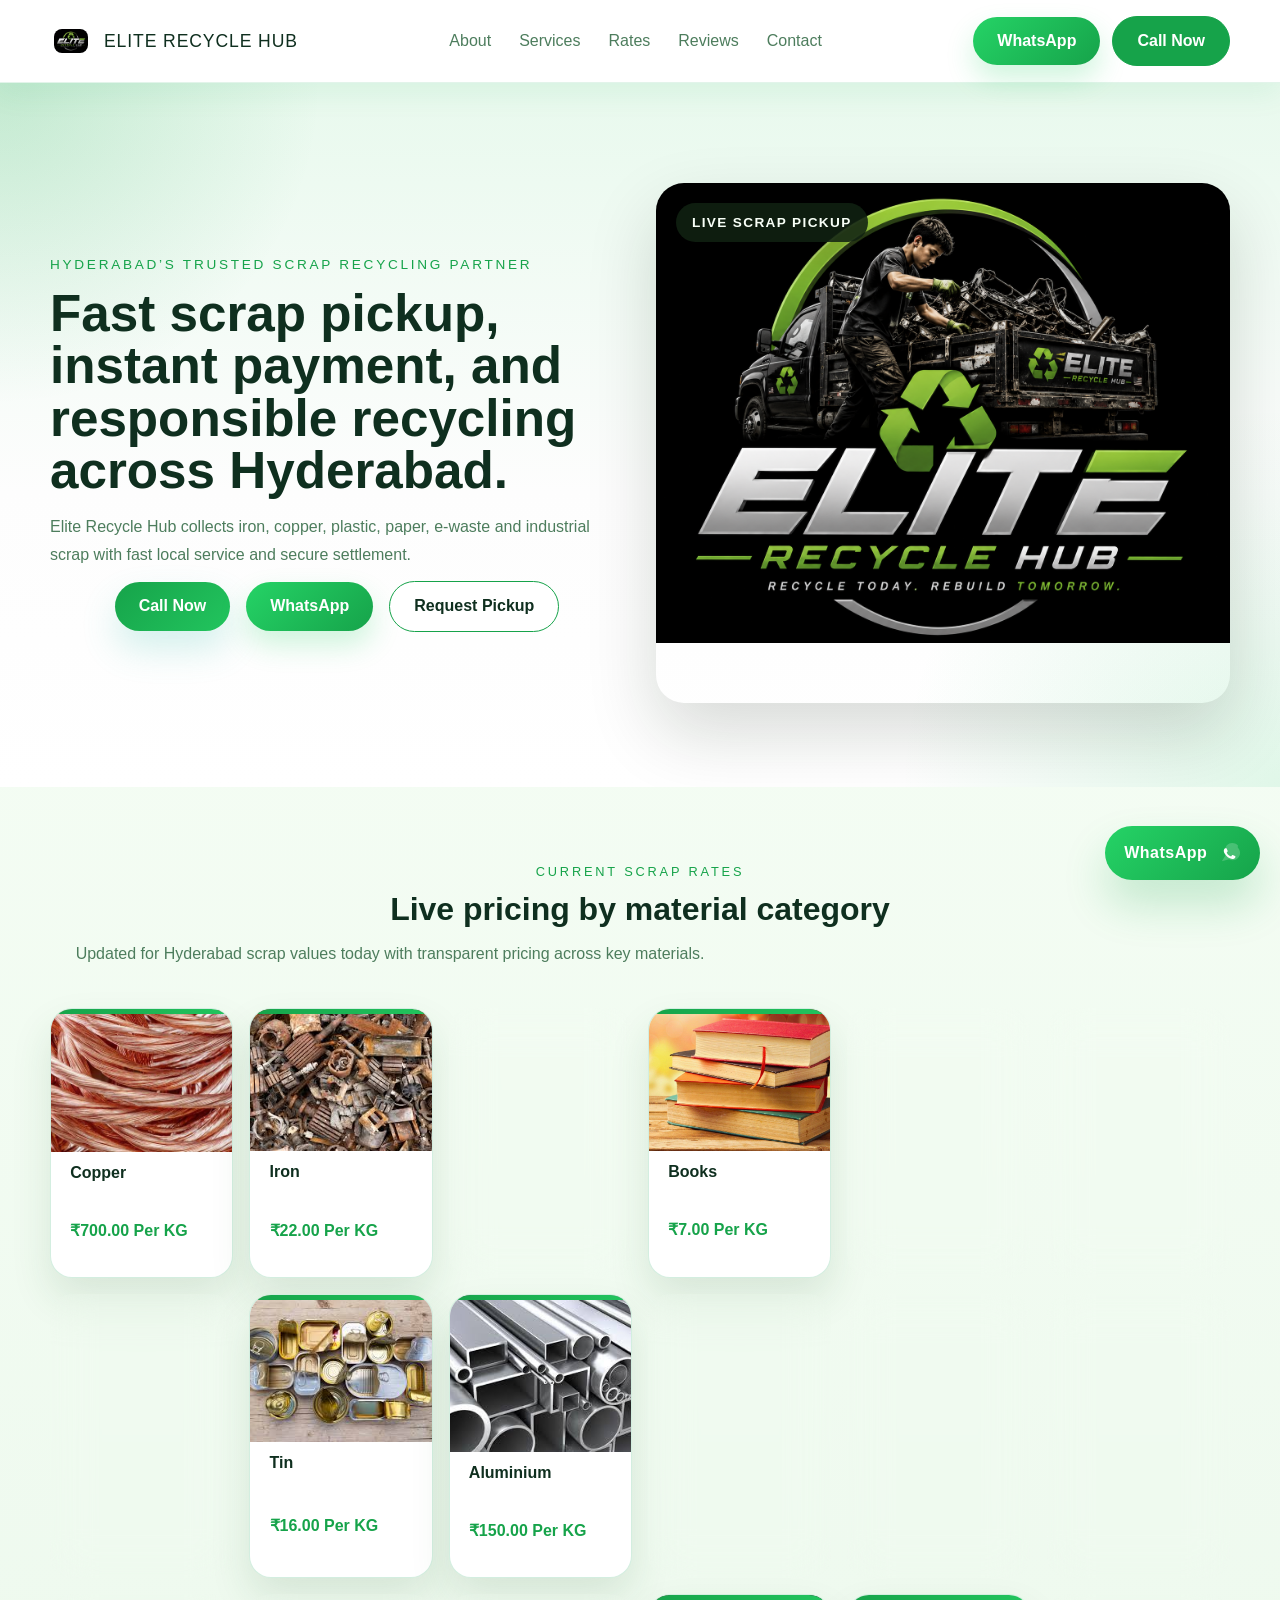
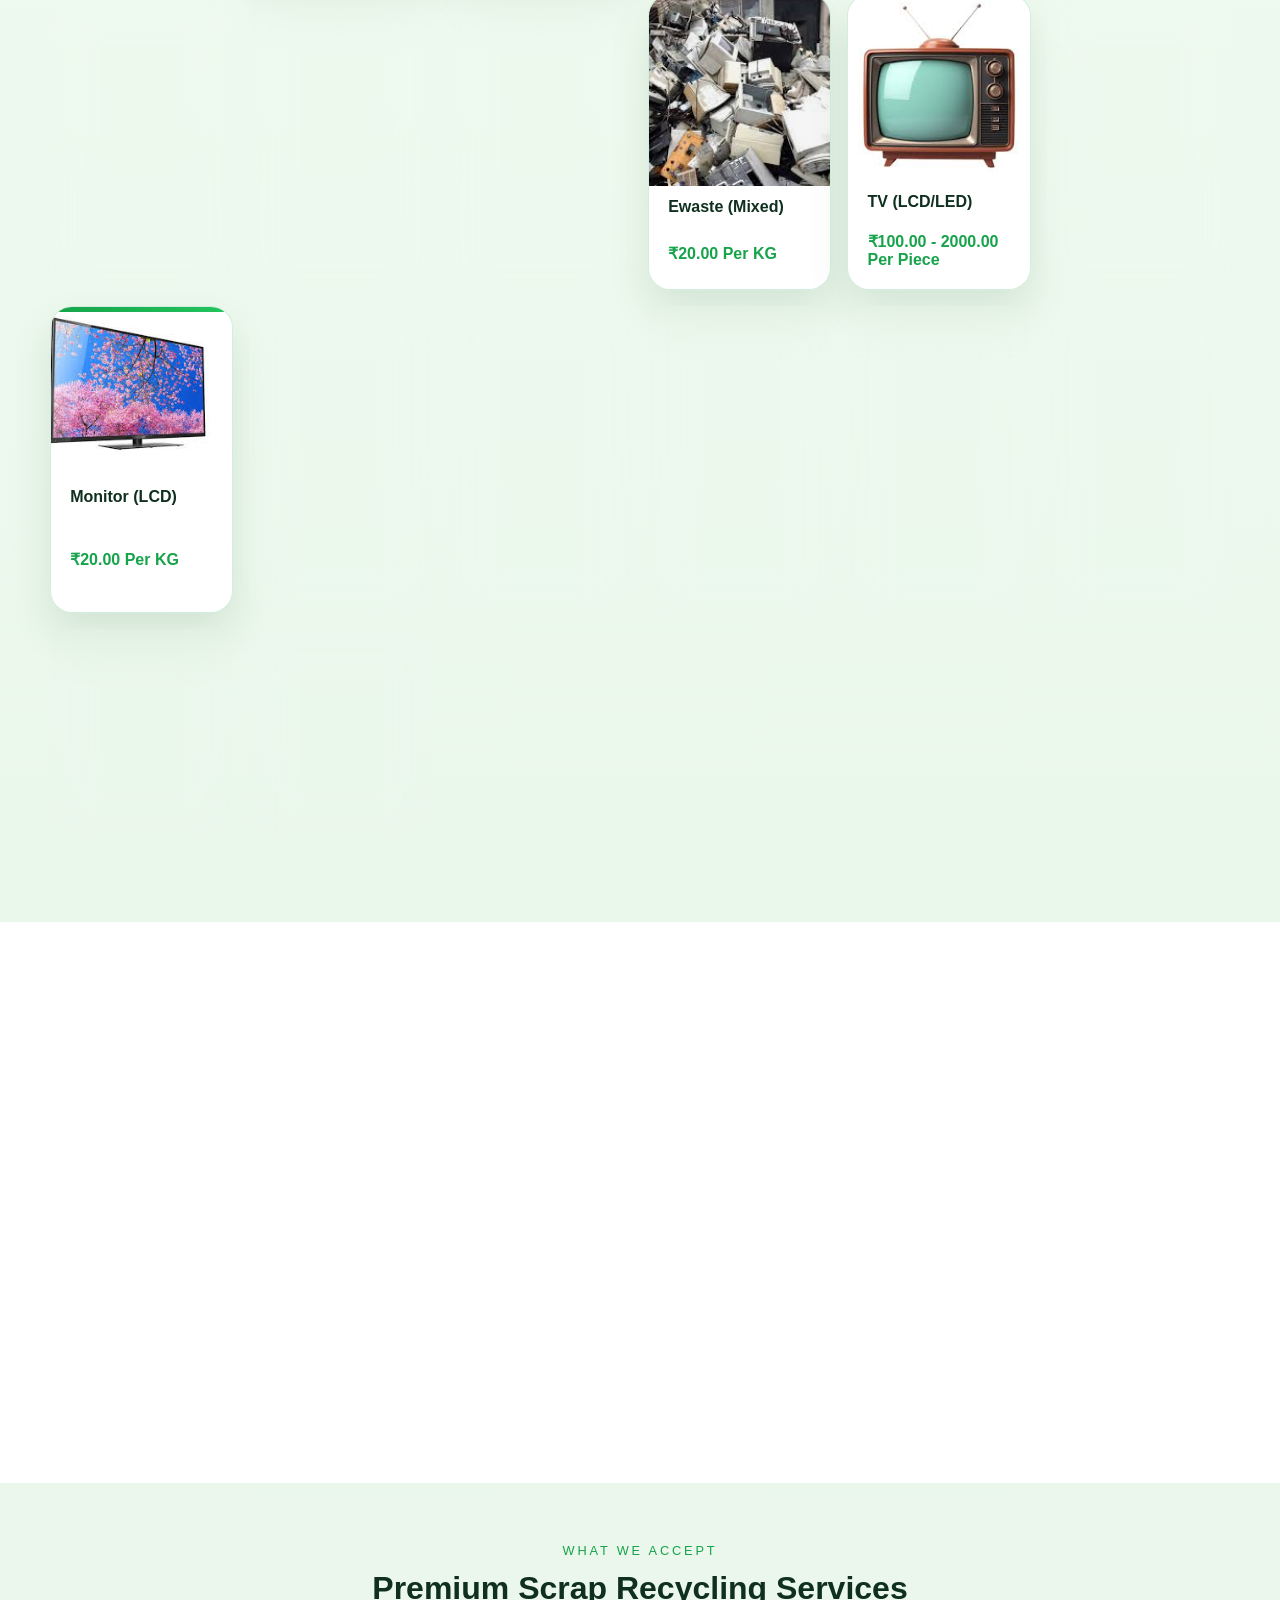
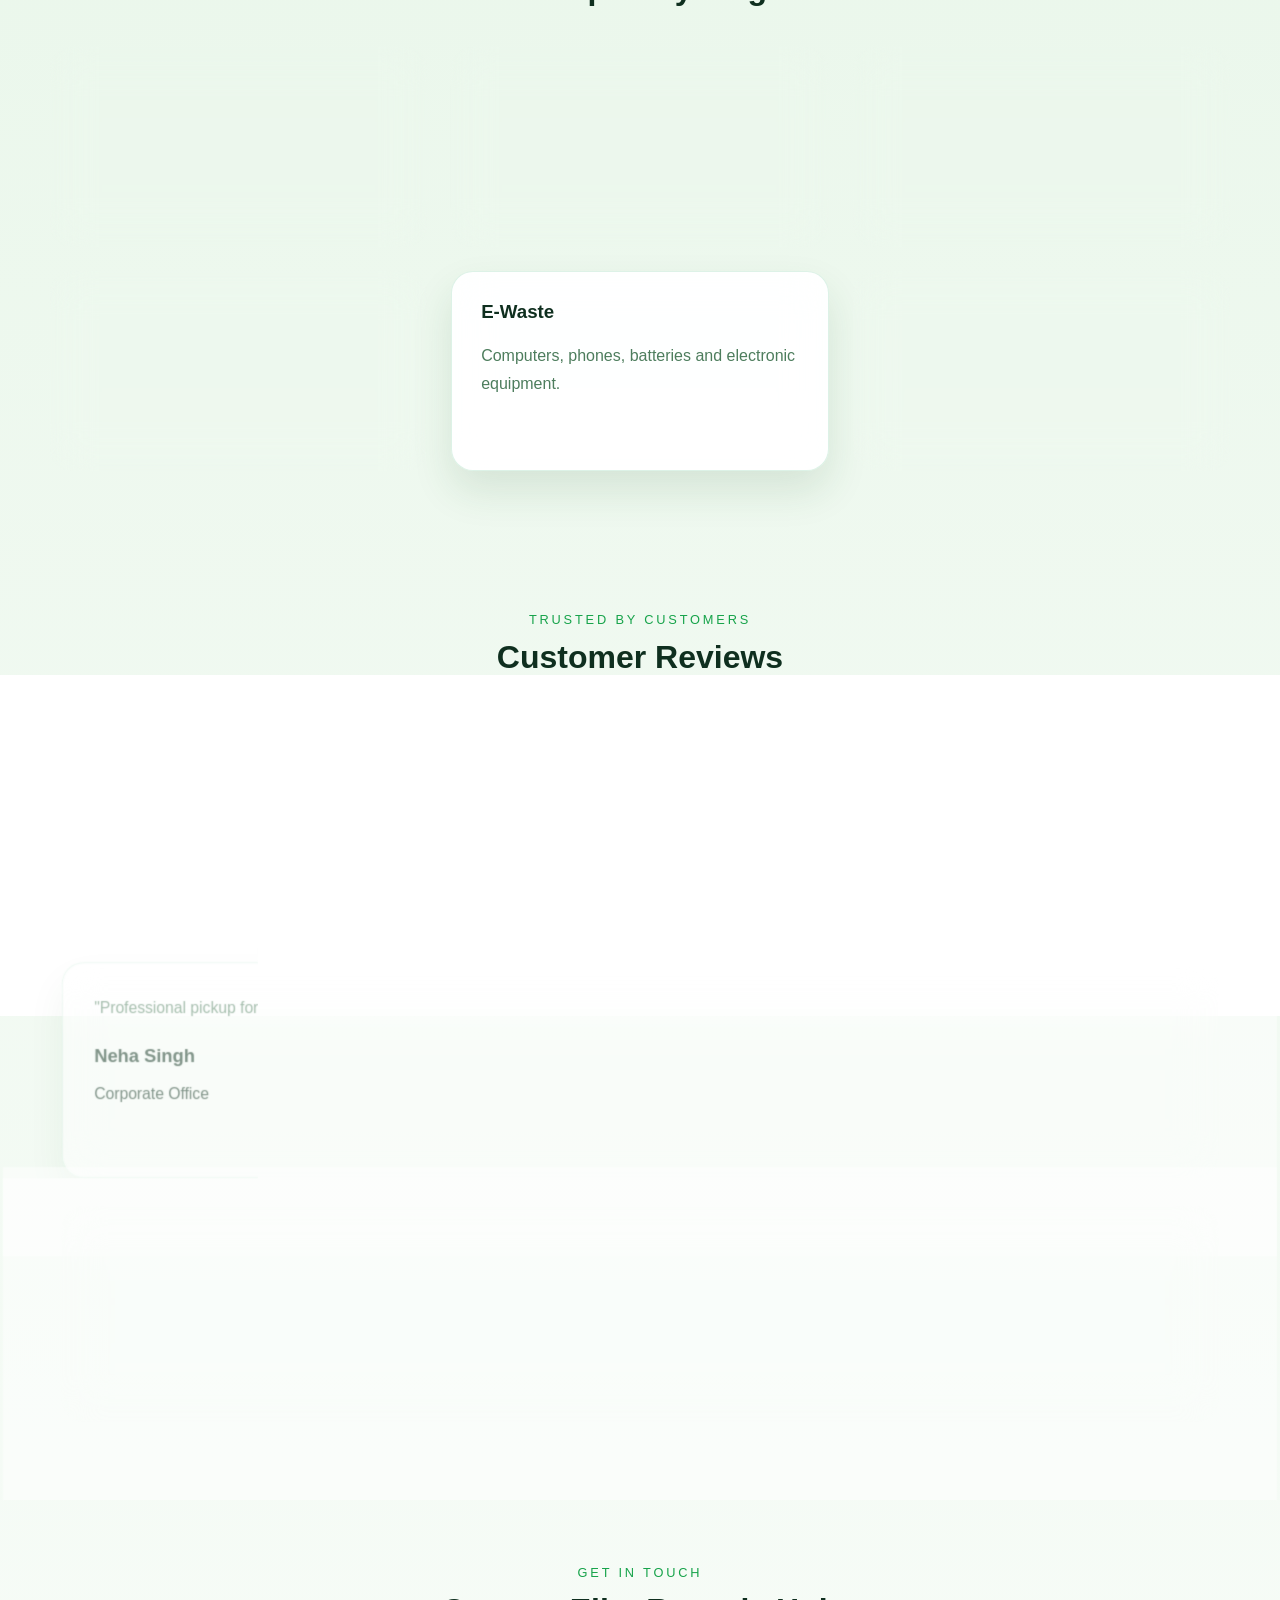
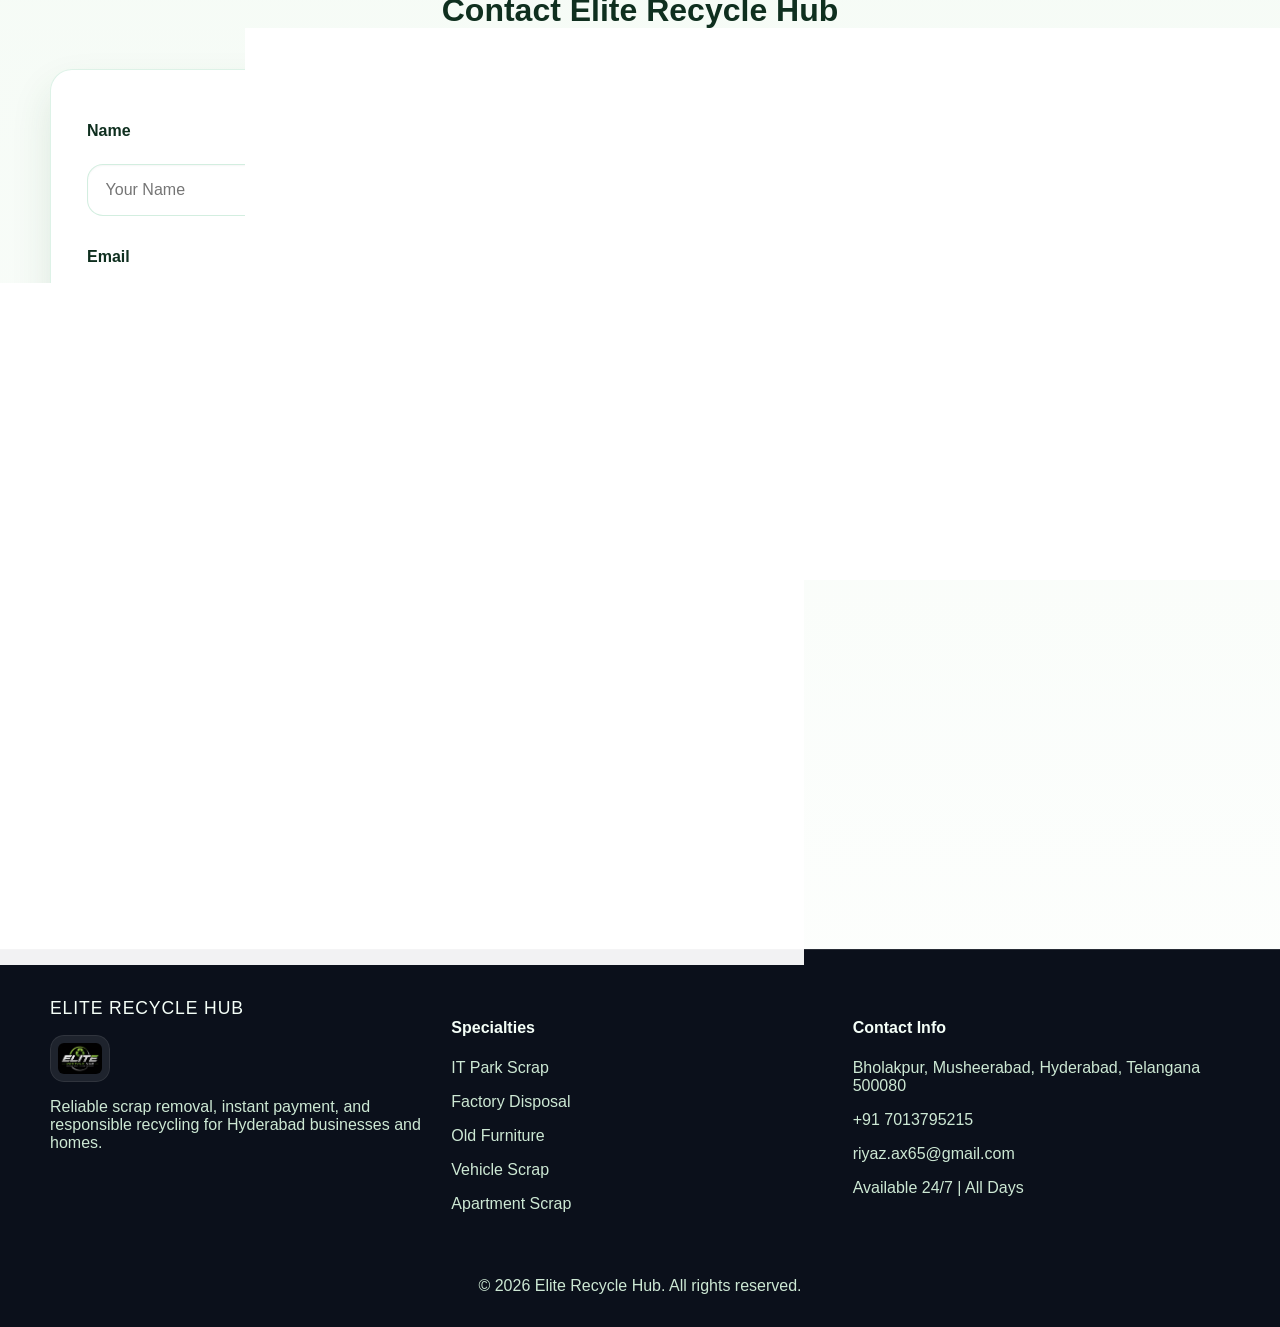
==== index.html @ d7461b28 "Add files via upload" ====
﻿<!DOCTYPE html>
<html lang="en">
<head>
  <meta charset="UTF-8">
  <meta name="viewport" content="width=device-width, initial-scale=1.0">
  <meta name="description" content="Elite Recycle Hub offers scrap pickup, recycling and instant payment in Hyderabad for homes, offices and industries.">
  <meta name="keywords" content="scrap recycling, Hyderabad scrap pickup, iron scrap, copper scrap, plastic scrap, paper scrap, e-waste">
  <title>Elite Recycle Hub | Scrap Recycling in Hyderabad</title>
  <link rel="canonical" href="https://www.eliterecyclehub.in/">
  <link rel="icon" href="logo.png" type="image/png">
  <link rel="stylesheet" href="style.css">

  <!-- Open Graph / Facebook -->
  <meta property="og:type" content="website">
  <meta property="og:url" content="https://www.eliterecyclehub.in/">
  <meta property="og:title" content="Elite Recycle Hub | Scrap Recycling in Hyderabad">
  <meta property="og:description" content="Elite Recycle Hub offers scrap pickup, recycling and instant payment in Hyderabad for homes, offices and industries.">
  <meta property="og:image" content="https://www.eliterecyclehub.in/hero-bg.png">
  <meta property="og:locale" content="en_IN">

  <!-- Twitter -->
  <meta name="twitter:card" content="summary_large_image">
  <meta name="twitter:title" content="Elite Recycle Hub | Scrap Recycling in Hyderabad">
  <meta name="twitter:description" content="Elite Recycle Hub offers scrap pickup, recycling and instant payment in Hyderabad for homes, offices and industries.">
  <meta name="twitter:image" content="https://www.eliterecyclehub.in/hero-bg.png">

  <!-- LocalBusiness Schema -->
  <script type="application/ld+json">
  {
    "@context": "https://schema.org",
    "@type": "LocalBusiness",
    "name": "Elite Recycle Hub",
    "description": "Scrap pickup, recycling and instant payment in Hyderabad for homes, offices and industries.",
    "url": "https://www.eliterecyclehub.in",
    "logo": "https://www.eliterecyclehub.in/logo.png",
    "image": "https://www.eliterecyclehub.in/hero-bg.png",
    "telephone": "+917013795215",
    "email": "riyaz.ax65@gmail.com",
    "address": {
      "@type": "PostalAddress",
      "streetAddress": "Bholakpur, Musheerabad",
      "addressLocality": "Hyderabad",
      "addressRegion": "Telangana",
      "postalCode": "500080",
      "addressCountry": "IN"
    },
    "geo": {
      "@type": "GeoCoordinates",
      "latitude": "17.4062",
      "longitude": "78.4691"
    },
    "openingHoursSpecification": {
      "@type": "OpeningHoursSpecification",
      "dayOfWeek": ["Monday","Tuesday","Wednesday","Thursday","Friday","Saturday","Sunday"],
      "opens": "00:00",
      "closes": "23:59"
    },
    "priceRange": "$$",
    "areaServed": {
      "@type": "City",
      "name": "Hyderabad"
    },
    "sameAs": []
  }
  </script>
</head>
<body>
  <div class="whatsapp-float">
    <a href="https://wa.me/917013795215" target="_blank" rel="nofollow" aria-label="Chat on WhatsApp">
      <span>WhatsApp</span>
      <svg viewBox="0 0 24 24" aria-hidden="true"><path d="M17.472 14.382c-.297-.149-1.758-.867-2.03-.967-.273-.099-.472-.148-.672.149-.198.297-.768.967-.94 1.165-.173.198-.347.223-.644.074-.297-.149-1.255-.462-2.39-1.475-.883-.788-1.48-1.761-1.653-2.059-.173-.297-.018-.458.13-.606.134-.133.297-.347.446-.52.149-.173.198-.297.298-.495.099-.198.05-.372-.025-.52-.075-.148-.672-1.619-.921-2.219-.242-.583-.487-.504-.672-.513l-.573-.01c-.198 0-.52.074-.793.372s-1.04 1.016-1.04 2.479 1.065 2.876 1.213 3.074c.149.198 2.096 3.2 5.077 4.487.709.306 1.26.489 1.691.626.71.227 1.355.195 1.87.118.571-.085 1.758-.719 2.006-1.413.248-.694.248-1.289.173-1.414-.074-.124-.273-.198-.57-.347z"></path><path d="M20.52 3.478C18.905 1.861 16.854 1 14.719 1 10.592 1 7.235 4.356 7.235 8.481c0 1.5.401 2.96 1.163 4.244L4 20l7.416-2.08c1.214.66 2.582 1.006 3.924 1.006 4.126 0 7.483-3.357 7.483-7.483 0-2.139-.861-4.191-2.303-5.465z" opacity=".2"></path></svg>
    </a>
  </div>

  <header class="site-header" id="top">
    <div class="container header-inner">
      <a href="#top" class="brand">
        <img src="logo.png" alt="Elite Recycle Hub logo" class="brand-logo">
        <span>Elite Recycle Hub</span>
      </a>
      <nav class="nav" id="navMenu">
        <a href="#about">About</a>
        <a href="#services">Services</a>
        <a href="#rates">Rates</a>
        <a href="#reviews">Reviews</a>
        <a href="#contact">Contact</a>
      </nav>
      <div class="header-actions">
        <a href="https://wa.me/917013795215" target="_blank" rel="nofollow" class="btn btn-whatsapp">WhatsApp</a>
        <a href="tel:+917013795215" class="btn btn-secondary">Call Now</a>
        <button class="nav-toggle" id="navToggle" aria-label="Open navigation">
          <span></span><span></span><span></span>
        </button>
      </div>
    </div>
  </header>

  <main>
    <section class="hero">
      <div class="hero-overlay"></div>
      <div class="container hero-inner">
        <div class="hero-copy">
          <span class="eyebrow">Hyderabad’s Trusted Scrap Recycling Partner</span>
          <h1>Fast scrap pickup, instant payment, and responsible recycling across Hyderabad.</h1>
          <p>Elite Recycle Hub collects iron, copper, plastic, paper, e-waste and industrial scrap with fast local service and secure settlement.</p>
          <div class="hero-buttons">
            <a href="tel:+917013795215" class="btn btn-primary">Call Now</a>
            <a href="https://wa.me/917013795215" target="_blank" rel="nofollow" class="btn btn-whatsapp">WhatsApp</a>
            <a href="tel:+917013795215" class="btn btn-outline">Request Pickup</a>
          </div>
        </div>
        <div class="hero-visual">
          <img src="hero-bg.png" alt="Elite Recycle Hub truck and recycling crew" loading="eager">
          <div class="hero-badge">Live Scrap Pickup</div>
        </div>
      </div>
    </section>

    <section class="rates-section" id="rates">
      <div class="container section-header">
        <p class="section-label">Current Scrap Rates</p>
        <h2>Live pricing by material category</h2>
        <p class="section-meta">Updated for Hyderabad scrap values today with transparent pricing across key materials.</p>
      </div>
      <div class="rates-grid container">
        <article class="rate-card glass-card">
          <div class="rate-image"><img src="copper 1.jpg" alt="Copper scrap" loading="lazy"></div>
          <h3>Copper</h3>
          <span>₹700.00 Per KG</span>
        </article>
        <article class="rate-card glass-card">
          <div class="rate-image"><img src="iron.jpg" alt="Iron scrap" loading="lazy"></div>
          <h3>Iron</h3>
          <span>₹22.00 Per KG</span>
        </article>
        <article class="rate-card glass-card">
          <div class="rate-image"><img src="brass.jpg" alt="Brass scrap" loading="lazy"></div>
          <h3>Brass</h3>
          <span>₹450.00 Per KG</span>
        </article>
        <article class="rate-card glass-card">
          <div class="rate-image"><img src="books.jpg" alt="Books scrap" loading="lazy"></div>
          <h3>Books</h3>
          <span>₹7.00 Per KG</span>
        </article>
        <article class="rate-card glass-card">
          <div class="rate-image"><img src="plastic%20soft.jpg" alt="Soft plastic scrap" loading="lazy"></div>
          <h3>Plastic (Soft)</h3>
          <span>₹7.00 Per KG</span>
        </article>
        <article class="rate-card glass-card">
          <div class="rate-image"><img src="hard plastic 1.jpeg" alt="Hard plastic scrap" loading="lazy"></div>
          <h3>Plastic (Hard)</h3>
          <span>₹2.00 Per KG</span>
        </article>
        <article class="rate-card glass-card">
          <div class="rate-image"><img src="cardboard.jpg" alt="Cardboard scrap" loading="lazy"></div>
          <h3>Cardboard</h3>
          <span>₹4.00 Per KG</span>
        </article>
        <article class="rate-card glass-card">
          <div class="rate-image"><img src="tin.jpg" alt="Tin scrap" loading="lazy"></div>
          <h3>Tin</h3>
          <span>₹16.00 Per KG</span>
        </article>
        <article class="rate-card glass-card">
          <div class="rate-image"><img src="aluminium.jpg" alt="Aluminium scrap" loading="lazy"></div>
          <h3>Aluminium</h3>
          <span>₹150.00 Per KG</span>
        </article>
        <article class="rate-card glass-card">
          <div class="rate-image"><img src="stainless%20steel.jpg" alt="Stainless steel scrap" loading="lazy"></div>
          <h3>Stainless Steel</h3>
          <span>₹45.00 Per KG</span>
        </article>
        <article class="rate-card glass-card">
          <div class="rate-image"><img src="split%20ac%20unit.jpg" alt="Split AC unit scrap" loading="lazy"></div>
          <h3>Split AC Unit</h3>
          <span>₹2500 - 4500 Per unit</span>
        </article>
        <article class="rate-card glass-card">
          <div class="rate-image"><img src="window%20ac.jpg" alt="Window AC scrap" loading="lazy"></div>
          <h3>Window AC</h3>
          <span>₹2500 - 4500 Per Piece</span>
        </article>
        <article class="rate-card glass-card">
          <div class="rate-image"><img src="portable%20ac.jpg" alt="Portable AC scrap" loading="lazy"></div>
          <h3>Portable AC</h3>
          <span>₹2500 - 4500 Per Piece</span>
        </article>
        <article class="rate-card glass-card battery-card">
          <div class="rate-image"><img src="batteries.jpg" alt="Battery scrap" loading="lazy"></div>
          <h3>Battery</h3>
          <span>₹80.00 - 130.00 Per KG</span>
        </article>
        <article class="rate-card glass-card">
          <div class="rate-image"><img src="electric wiring 1.jpeg" alt="Electrical wiring scrap" loading="lazy"></div>
          <h3>Electrical Wiring</h3>
          <span>₹100.00 - 300.00 Per KG</span>
        </article>
        <article class="rate-card glass-card ewaste-card">
          <div class="rate-image"><img src="e%20waste%202.jpg" alt="Electronic waste recycling" loading="lazy"></div>
          <h3>Ewaste (Mixed)</h3>
          <span>₹20.00 Per KG</span>
        </article>
        <article class="rate-card glass-card">
          <div class="rate-image"><img src="television.jpg" alt="TV scrap" loading="lazy"></div>
          <h3>TV (LCD/LED)</h3>
          <span>₹100.00 - 2000.00 Per Piece</span>
        </article>
        <article class="rate-card glass-card">
          <div class="rate-image"><img src="monitor%20crt.jpg" alt="Monitor CRT scrap" loading="lazy"></div>
          <h3>Monitor (CRT)</h3>
          <span>₹200.00 Per Piece</span>
        </article>
        <article class="rate-card glass-card">
          <div class="rate-image"><img src="lcd.jpg" alt="Monitor LCD scrap" loading="lazy"></div>
          <h3>Monitor (LCD)</h3>
          <span>₹20.00 Per KG</span>
        </article>
        <article class="rate-card glass-card">
          <div class="rate-image"><img src="cd.jpg" alt="CD scrap" loading="lazy"></div>
          <h3>CD</h3>
          <span>₹10.00 Per KG</span>
        </article>
        <article class="rate-card glass-card">
          <div class="rate-image"><img src="fridge.jpg" alt="Fridge scrap" loading="lazy"></div>
          <h3>Fridge</h3>
          <span>₹500.00 - 9000.00 Per Piece</span>
        </article>
        <article class="rate-card glass-card">
          <div class="rate-image"><img src="front%20load%20wm.jpg" alt="Front load washing machine scrap" loading="lazy"></div>
          <h3>Front Load (WM)</h3>
          <span>₹800.00 Per Piece</span>
        </article>
        <article class="rate-card glass-card">
          <div class="rate-image"><img src="two%20wheeler.jpg" alt="Two wheeler scrap" loading="lazy"></div>
          <h3>Two Wheeler</h3>
          <span>₹800.00 - 3500.00 Per Piece</span>
        </article>
        <article class="rate-card glass-card">
          <div class="rate-image"><img src="glas%20bottle.jpg" alt="Glass bottle scrap" loading="lazy"></div>
          <h3>Liquor / Glass Bottle</h3>
          <span>₹0.00 Per KG</span>
        </article>
        <article class="rate-card glass-card">
          <div class="rate-image"><img src="clothes.jpg" alt="Cloth donation" loading="lazy"></div>
          <h3>Cloth (Donation)</h3>
          <span>₹0.00 Per Piece</span>
        </article>
        <article class="rate-card glass-card">
          <div class="rate-image"><img src="mewspapers.jpg" alt="Newspaper scrap" loading="lazy"></div>
          <h3>Newspaper</h3>
          <span>₹10.00 Per KG</span>
        </article>
      </div>
    </section>

    <section class="overview container" id="about">
      <div class="overview-card glass-card">
        <h2>About Elite Recycle Hub</h2>
        <p>We deliver reliable scrap collection, instant payment and eco-friendly processing for homes, offices and industrial clients in Hyderabad.</p>
        <div class="overview-grid">
          <div>
            <h3>Fast Pickup</h3>
            <p>Same-day collection for residential, commercial and warehouse scrap.</p>
          </div>
          <div>
            <h3>Instant Payment</h3>
            <p>Cash or digital settlement released immediately after pickup.</p>
          </div>
          <div>
            <h3>Responsible Recycling</h3>
            <p>Waste is handled safely and delivered to certified recycling facilities.</p>
          </div>
          <div>
            <h3>Meet Our Owner</h3>
            <p>Mohd Riyaz, with over 10 years of experience in the scrap recycling industry, leads Elite Recycle Hub with a commitment to sustainable practices and customer satisfaction.</p>
          </div>
        </div>
      </div>
    </section>

    <section class="services-section container" id="services">
      <div class="section-header">
        <p class="section-label">What We Accept</p>
        <h2>Premium Scrap Recycling Services</h2>
      </div>
      <div class="cards-grid">
        <article class="service-card glass-card"><h3>Iron Scrap</h3><p>Heavy steel, iron parts and construction waste.</p></article>
        <article class="service-card glass-card"><h3>Copper Scrap</h3><p>Wiring, pipes, electronics and small copper components.</p></article>
        <article class="service-card glass-card"><h3>Plastic Scrap</h3><p>Soft and hard plastics from offices, homes and factories.</p></article>
        <article class="service-card glass-card"><h3>Paper Scrap</h3><p>Newspapers, cartons, cardboard and office paper.</p></article>
        <article class="service-card glass-card"><h3>E-Waste</h3><p>Computers, phones, batteries and electronic equipment.</p></article>
        <article class="service-card glass-card"><h3>Industrial Scrap</h3><p>Bulk metal, machinery and factory waste pickup.</p></article>
      </div>
    </section>


    <section class="reviews container" id="reviews">
      <div class="section-header">
        <p class="section-label">Trusted by Customers</p>
        <h2>Customer Reviews</h2>
      </div>
      <div class="review-slider" id="reviewSlider">
        <article class="review-card glass-card active"><p>"Elite Recycle Hub picked up our factory scrap quickly and paid instantly. Great local service."</p><h3>Ravi Kumar</h3><span>Industrial Client</span></article>
        <article class="review-card glass-card"><p>"Professional pickup for our office cleanout and immediate payment. Highly recommended."</p><h3>Neha Singh</h3><span>Corporate Office</span></article>
        <article class="review-card glass-card"><p>"Fast pickup, excellent rates, and friendly support for household scrap."</p><h3>Akash Patel</h3><span>Home Client</span></article>
      </div>
    </section>

    <section class="contact-section container" id="contact">
      <div class="section-header">
        <p class="section-label">Get in Touch</p>
        <h2>Contact Elite Recycle Hub</h2>
      </div>
      <div class="contact-grid">
        <form class="contact-form glass-card" id="contactForm">
          <label for="name">Name</label>
          <input type="text" id="name" name="name" placeholder="Your Name" required>
          <label for="email">Email</label>
          <input type="email" id="email" name="email" placeholder="you@example.com" required>
          <label for="phone">Phone</label>
          <input type="tel" id="phone" name="phone" placeholder="+91 70137 95215" required>
          <label for="message">Message</label>
          <textarea id="message" name="message" rows="5" placeholder="Tell us what you need picked up"></textarea>
          <button type="submit" class="btn btn-primary">Send Request</button>
          <div class="form-status" id="formStatus" aria-live="polite"></div>
          <p class="form-note">Or call us directly at <a href="tel:+917013795215">+91 70137 95215</a></p>
        </form>
        <div class="map-card glass-card">
          <h3>Our Location</h3>
          <p>Bholakpur, Musheerabad, Hyderabad, Telangana 500080</p>
          <div class="map-frame">
            <iframe src="https://maps.google.com/maps?q=Bholakpur%2C+Musheerabad%2C+Hyderabad%2C+Telangana+500080&output=embed" loading="lazy" referrerpolicy="no-referrer-when-downgrade" aria-label="Google map location"></iframe>
          </div>
        </div>
      </div>
    </section>
  </main>

  <footer class="site-footer">
    <div class="container footer-grid">
      <div>
        <a href="#top" class="brand footer-brand">Elite Recycle Hub</a>
        <img src="logo.png" alt="Elite Recycle Hub logo" class="footer-logo">
        <p>Reliable scrap removal, instant payment, and responsible recycling for Hyderabad businesses and homes.</p>
      </div>
      <div>
        <h4>Specialties</h4>
        <p>IT Park Scrap</p>
        <p>Factory Disposal</p>
        <p>Old Furniture</p>
        <p>Vehicle Scrap</p>
        <p>Apartment Scrap</p>
      </div>
      <div>
        <h4>Contact Info</h4>
        <p>Bholakpur, Musheerabad, Hyderabad, Telangana 500080</p>
        <p><a href="tel:+917013795215">+91 7013795215</a></p>
        <p><a href="mailto:riyaz.ax65@gmail.com">riyaz.ax65@gmail.com</a></p>
        <p>Available 24/7 | All Days</p>
      </div>
    </div>
    <p class="footer-note">© 2026 Elite Recycle Hub. All rights reserved.</p>
  </footer>

  <script src="script.js"></script>
</body>
</html>
---- style.css ----
:root {
  color-scheme: light;
  --bg: #f8fff7;
  --bg2: #e8f6e9;
  --surface: rgba(255, 255, 255, 0.96);
  --surface-soft: rgba(240, 255, 245, 0.88);
  --text: #0f2f1f;
  --muted: #4d7d5d;
  --accent: #16a34a;
  --accent-2: #22c55e;
  --border: rgba(16, 163, 84, 0.18);
  --shadow: 0 20px 40px rgba(34, 92, 40, 0.12);
  --radius: 22px;
}

* {
  box-sizing: border-box;
}

html {
  scroll-behavior: smooth;
}

body {
  margin: 0;
  min-height: 100vh;
  font-family: 'Inter', sans-serif;
  color: var(--text);
  background: linear-gradient(180deg, #f8fff7 0%, #e8f6e9 45%, #ffffff 100%);
}

img {
  max-width: 100%;
  display: block;
}

a {
  color: inherit;
  text-decoration: none;
}

button,
input,
textarea {
  font: inherit;
}

.container {
  width: min(1180px, calc(100% - 2rem));
  margin: 0 auto;
}

.site-header {
  position: sticky;
  top: 0;
  z-index: 30;
  backdrop-filter: blur(18px);
  background: rgba(255, 255, 255, 0.95);
  border-bottom: 1px solid rgba(16, 163, 84, 0.12);
  box-shadow: 0 10px 30px rgba(16, 163, 84, 0.08);
}

.header-inner {
  display: flex;
  align-items: center;
  justify-content: space-between;
  gap: 1rem;
  padding: 1rem 0;
}

.brand,
.footer-brand {
  display: inline-flex;
  align-items: center;
  gap: 0.75rem;
  font-family: 'Montserrat', sans-serif;
  font-size: 1.1rem;
  letter-spacing: 0.05em;
  text-transform: uppercase;
}

.brand-mark {
  width: 14px;
  height: 14px;
  border-radius: 4px;
  background: linear-gradient(135deg, var(--accent), var(--accent-2));
  box-shadow: 0 0 20px rgba(74, 196, 181, 0.5);
}

.brand-logo {
  width: 42px;
  height: auto;
  border-radius: 12px;
  object-fit: contain;
  background: #ffffff;
  padding: 4px;
}

.nav {
  display: flex;
  align-items: center;
  gap: 1.75rem;
  flex-wrap: wrap;
}

.nav a {
  color: var(--muted);
  font-weight: 500;
  transition: color 0.25s ease;
}

.nav a:hover {
  color: #ffffff;
}

.header-actions {
  display: flex;
  align-items: center;
  gap: 0.75rem;
}

.btn {
  display: inline-flex;
  align-items: center;
  justify-content: center;
  gap: 0.5rem;
  padding: 0.95rem 1.5rem;
  border-radius: 999px;
  font-weight: 600;
  transition: transform 0.25s ease, background-color 0.25s ease, box-shadow 0.25s ease;
}

.btn:hover {
  transform: translateY(-2px);
}

.btn-primary {
  color: #fff;
  background: linear-gradient(135deg, var(--accent), var(--accent-2));
  box-shadow: 0 18px 35px rgba(74, 196, 181, 0.24);
}

.btn-outline {
  color: var(--text);
  border: 1px solid var(--accent);
  background: rgba(255, 255, 255, 0.98);
}

.btn-whatsapp {
  color: #ffffff;
  background: linear-gradient(135deg, #25d366, #16a34a);
  animation: pulse-glow 2.8s ease-in-out infinite;
  box-shadow: 0 14px 28px rgba(37, 211, 102, 0.22);
}

@keyframes pulse-glow {
  0%, 100% {
    transform: translateY(0);
    box-shadow: 0 14px 28px rgba(37, 211, 102, 0.22);
  }
  50% {
    transform: translateY(-2px);
    box-shadow: 0 20px 40px rgba(37, 211, 102, 0.32);
  }
}

.btn-secondary {
  color: #ffffff;
  border: 1px solid var(--accent);
  background: var(--accent);
}

.whatsapp-float {
  position: fixed;
  right: 1.25rem;
  bottom: 1.25rem;
  z-index: 60;
  display: inline-flex;
  align-items: center;
  gap: 0.75rem;
  padding: 0.95rem 1.2rem;
  border-radius: 999px;
  background: linear-gradient(135deg, #25d366, #16a34a);
  box-shadow: 0 24px 44px rgba(22, 163, 74, 0.22);
  color: #ffffff;
  font-weight: 700;
  letter-spacing: 0.03em;
  transition: transform 0.25s ease, box-shadow 0.25s ease;
}

.whatsapp-float a {
  display: inline-flex;
  align-items: center;
  gap: 0.65rem;
  color: inherit;
}

.whatsapp-float svg {
  width: 1.45rem;
  height: 1.45rem;
  fill: currentColor;
  flex-shrink: 0;
}

.whatsapp-float:hover {
  transform: translateY(-2px);
  box-shadow: 0 28px 52px rgba(22, 163, 74, 0.3);
}

@media (max-width: 720px) {
  .whatsapp-float {
    right: 0.85rem;
    bottom: 0.85rem;
    padding: 0.8rem 1rem;
  }

  .whatsapp-float span {
    display: none;
  }
}

.nav-toggle {
  display: none;
  background: transparent;
  border: none;
  width: 42px;
  height: 42px;
  position: relative;
  cursor: pointer;
}

.nav-toggle span {
  position: absolute;
  left: 50%;
  width: 24px;
  height: 2px;
  background: var(--text);
  transform: translateX(-50%);
  transition: transform 0.25s ease, opacity 0.25s ease;
}

.nav-toggle span:nth-child(1) { top: 12px; }
.nav-toggle span:nth-child(2) { top: 20px; }
.nav-toggle span:nth-child(3) { top: 28px; }

.hero {
  min-height: calc(88vh - 88px);
  display: grid;
  align-items: center;
  position: relative;
  padding: 4rem 0 3rem;
  overflow: hidden;
  background: linear-gradient(180deg, #e8f9ed 0%, #fdfdfd 58%, #ffffff 100%);
}

.hero-overlay {
  position: absolute;
  inset: 0;
  background: radial-gradient(circle at top left, rgba(22, 163, 74, 0.18), transparent 22%),
    radial-gradient(circle at bottom right, rgba(34, 197, 94, 0.14), transparent 26%);
}

.hero-inner {
  position: relative;
  z-index: 1;
  display: grid;
  grid-template-columns: minmax(0, 1fr) minmax(420px, 1fr);
  gap: 2rem;
  align-items: center;
}

.hero-copy {
  max-width: 640px;
}

.hero-visual {
  position: relative;
  border-radius: 28px;
  overflow: hidden;
  box-shadow: 0 30px 70px rgba(12, 34, 14, 0.16);
  min-height: 520px;
}

.hero-visual img {
  width: 100%;
  height: 100%;
  object-fit: cover;
  display: block;
}

.hero-badge {
  position: absolute;
  top: 1.25rem;
  left: 1.25rem;
  background: rgba(17, 34, 18, 0.88);
  color: #f8fff7;
  padding: 0.75rem 1rem;
  border-radius: 999px;
  text-transform: uppercase;
  letter-spacing: 0.1em;
  font-size: 0.85rem;
  font-weight: 700;
  box-shadow: 0 18px 36px rgba(0, 0, 0, 0.2);
}

.eyebrow {
  display: inline-block;
  margin-bottom: 1rem;
  color: var(--accent);
  text-transform: uppercase;
  letter-spacing: 0.2em;
  font-size: 0.85rem;
}

.hero h1 {
  font-family: 'Montserrat', sans-serif;
  font-size: clamp(2.8rem, 4vw, 4.4rem);
  line-height: 1.02;
  margin: 0;
}

.hero p {
  max-width: 680px;
  margin: 1rem auto 0.75rem;
  color: var(--muted);
  font-size: 1rem;
  line-height: 1.75;
}

.hero-buttons {
  display: flex;
  align-items: center;
  justify-content: center;
  flex-wrap: wrap;
  gap: 1rem;
}

.overview,
.services-section,
.rates-section,
.reviews,
.contact-section {
  padding: 4rem 0;
}

.section-header {
  text-align: center;
  margin-bottom: 2.5rem;
}

.section-label {
  display: inline-block;
  color: var(--accent);
  text-transform: uppercase;
  letter-spacing: 0.22em;
  margin-bottom: 0.75rem;
  font-size: 0.8rem;
}

.section-header h2 {
  font-family: 'Montserrat', sans-serif;
  font-size: clamp(2rem, 2.5vw, 2.8rem);
  margin: 0;
}

.section-meta {
  margin-top: 0.75rem;
  color: var(--muted);
  max-width: 680px;
  line-height: 1.75;
}

.glass-card {
  background: rgba(255, 255, 255, 0.95);
  border: 1px solid rgba(16, 163, 84, 0.14);
  border-radius: var(--radius);
  box-shadow: var(--shadow);
  backdrop-filter: blur(20px);
}

.overview-card {
  padding: 2rem;
}

.overview-card p,
.service-card p,
.review-card p,
.info-item p {
  color: var(--muted);
  line-height: 1.75;
}

.overview-grid {
  display: grid;
  grid-template-columns: repeat(2, 1fr);
  gap: 1.25rem;
  margin-top: 2rem;
}

.overview-grid h3,
.service-card h3,
.rate-card h3,
.review-card h3,
.info-item h3 {
  margin-top: 0;
}

.cards-grid,
.rates-grid,
.contact-grid,
.review-slider {
  display: grid;
  gap: 1.5rem;
}

.cards-grid {
  grid-template-columns: repeat(3, minmax(0, 1fr));
}

.service-card,
.rate-card,
.review-card,
.map-card {
  padding: 1.8rem;
}

.service-card {
  min-height: 200px;
}

.rate-card {
  text-align: left;
  display: grid;
  gap: 0.75rem;
  background: #ffffff;
  border: 1px solid rgba(16, 163, 84, 0.18);
  padding: 0;
  position: relative;
  overflow: hidden;
}

.rate-card::after {
  content: '';
  position: absolute;
  top: 0;
  left: 0;
  width: 100%;
  height: 5px;
  background: linear-gradient(90deg, var(--accent), var(--accent-2));
}

.rate-image {
  overflow: hidden;
  border-radius: 18px 18px 0 0;
  min-height: 120px;
  background: rgba(240, 255, 245, 0.85);
}

.rate-image img {
  width: 100%;
  height: 100%;
  object-fit: cover;
  transition: transform 0.3s ease;
}

.rate-card.battery-card .rate-image {
  min-height: 180px;
  background: linear-gradient(180deg, rgba(22, 163, 74, 0.1), rgba(255, 255, 255, 0.72));
}

.rate-card.ewaste-card .rate-image {
  min-height: 180px;
  background: linear-gradient(180deg, rgba(16, 163, 84, 0.08), rgba(255, 255, 255, 0.9));
}

.rate-card.ewaste-card .rate-image img {
  filter: saturate(1.05) brightness(0.96);
}

.rate-card:hover .rate-image img {
  transform: scale(1.02);
}

.rate-card h3 {
  margin: 0;
  padding: 0 1.2rem 0.35rem;
  font-size: 1rem;
}

.rate-card span {
  display: block;
  margin: 0 0 1rem;
  padding: 0 1.2rem;
  font-size: 1rem;
  color: var(--accent);
  font-weight: 700;
}

.rates-grid {
  grid-template-columns: repeat(auto-fit, minmax(180px, 1fr));
  gap: 1rem;
}

.contact-grid {
  grid-template-columns: 1.2fr 0.8fr;
  align-items: start;
}

.contact-form {
  padding: 2.25rem;
  display: grid;
  gap: 1rem;
}

.contact-form label,
.contact-form input,
.contact-form textarea {
  display: block;
  width: 100%;
}

.contact-form label {
  margin-top: 1rem;
  color: var(--text);
  font-weight: 600;
}

.contact-form input,
.contact-form textarea {
  margin-top: 0.5rem;
  border: 1px solid rgba(16, 163, 84, 0.18);
  border-radius: 16px;
  padding: 1rem 1.1rem;
  background: rgba(255, 255, 255, 0.92);
  color: #113523;
  box-shadow: inset 0 1px 2px rgba(0, 0, 0, 0.04);
}

.contact-form textarea {
  resize: vertical;
  min-height: 160px;
}

.contact-form button {
  margin-top: 0.75rem;
  align-self: start;
  min-width: 180px;
}

.form-note {
  margin-top: 1rem;
  color: var(--muted);
}

.form-note a {
  color: var(--accent);
}

.form-status {
  margin-top: 1rem;
  padding: 1rem 1.1rem;
  border-radius: 18px;
  font-weight: 600;
  line-height: 1.5;
  color: #0f2f1f;
  background: rgba(230, 252, 235, 0.95);
  border: 1px solid rgba(22, 163, 84, 0.18);
  display: none;
}

.form-status:not(:empty) {
  display: block;
}

.form-status.error {
  color: #7b241c;
  background: rgba(255, 235, 238, 0.95);
  border-color: rgba(225, 83, 97, 0.22);
}

.form-status.success {
  color: #0f3f1e;
  background: rgba(225, 250, 234, 0.95);
  border-color: rgba(22, 163, 84, 0.22);
}

.map-card {
  padding: 1.8rem;
}

.map-frame {
  margin-top: 1rem;
  border-radius: 24px;
  overflow: hidden;
  min-height: 260px;
}

.map-frame iframe {
  width: 100%;
  height: 100%;
  border: 0;
}

.review-card {
  padding: 2rem;
  min-height: 220px;
  opacity: 0.5;
  transform: scale(0.98);
  transition: opacity 0.35s ease, transform 0.35s ease;
}

.review-card.active {
  opacity: 1;
  transform: scale(1);
}

.review-card p {
  margin: 0 0 1.5rem;
}

.footer-grid {
  display: grid;
  grid-template-columns: repeat(3, minmax(0, 1fr));
  gap: 1.5rem;
  padding: 3rem 0 1.5rem;
}

.site-footer {
  background: rgba(2, 7, 18, 0.96);
  border-top: 1px solid rgba(255, 255, 255, 0.12);
}

.site-footer h4,
.site-footer .footer-brand {
  color: #f5fff8;
}

.site-footer p,
.site-footer a,
.site-footer .footer-note {
  color: #cde8d4;
}

.site-footer a:hover {
  color: #e9ffe4;
}

.footer-logo {
  display: block;
  width: 60px;
  max-width: 100%;
  margin: 1rem 0 0.75rem;
  border-radius: 14px;
  background: rgba(255, 255, 255, 0.08);
  padding: 0.5rem;
  box-shadow: inset 0 0 0 1px rgba(255, 255, 255, 0.08);
}

.footer-note {
  margin: 0;
  padding: 1.5rem 0 2rem;
  text-align: center;
  color: #a8c9a6;
}

.social-links {
  display: flex;
  flex-wrap: wrap;
  gap: 0.75rem;
}

@media (max-width: 720px) {
  .rates-grid {
    grid-template-columns: 1fr;
    gap: 1rem;
  }
}

@media (max-width: 980px) {
  .overview-grid,
  .cards-grid,
  .contact-grid,
  .footer-grid {
    grid-template-columns: 1fr;
  }

  .hero {
    padding: 4rem 0 3rem;
  }

  .hero-inner {
    grid-template-columns: 1fr;
  }

  .hero-visual {
    min-height: 380px;
  }
}

@media (max-width: 720px) {
  .nav {
    display: none;
  }

  .nav.show {
    display: flex;
    flex-direction: column;
    width: 100%;
    padding: 1rem 0;
    gap: 0.75rem;
    background: rgba(255, 255, 255, 0.98);
    border-radius: 20px;
    box-shadow: 0 15px 35px rgba(16, 163, 84, 0.08);
  }

  .nav.show a {
    display: block;
    width: 100%;
    padding: 0.75rem 1rem;
    border-radius: 14px;
    background: rgba(22, 163, 74, 0.06);
    transition: background-color 0.2s ease;
  }

  .nav.show a:hover {
    background: rgba(22, 163, 74, 0.12);
  }

  .nav-toggle {
    display: inline-flex;
  }

  .nav-toggle.open span:nth-child(1) {
    transform: translateX(-50%) translateY(8px) rotate(45deg);
  }

  .nav-toggle.open span:nth-child(2) {
    opacity: 0;
  }

  .nav-toggle.open span:nth-child(3) {
    transform: translateX(-50%) translateY(-8px) rotate(-45deg);
  }

  .header-inner {
    flex-wrap: wrap;
    justify-content: space-between;
    gap: 0.75rem;
  }

  .header-actions {
    width: 100%;
    justify-content: flex-end;
    flex-wrap: wrap;
    gap: 0.75rem;
  }

  .hero-inner {
    grid-template-columns: 1fr;
    gap: 1.5rem;
  }

  .hero-copy,
  .hero-visual {
    width: 100%;
  }

  .hero-visual {
    min-height: 320px;
  }

  .hero h1 {
    font-size: clamp(2.4rem, 7vw, 3.2rem);
  }

  .hero p {
    font-size: 1rem;
    line-height: 1.7;
  }

  .hero-buttons {
    flex-direction: column;
    align-items: stretch;
  }

  .btn {
    width: 100%;
  }

  .rate-card h3,
  .rate-card span,
  .contact-form input,
  .contact-form textarea {
    padding-left: 1rem;
    padding-right: 1rem;
  }

  .rate-image {
    min-height: 140px;
  }

  .rates-grid {
    gap: 1rem;
  }

  .service-card,
  .rate-card,
  .review-card,
  .map-card {
    padding: 1.4rem;
  }

  .overview-card {
    padding: 1.5rem;
  }
}

@media (max-width: 480px) {
  .container {
    width: calc(100% - 1rem);
  }

  .site-header {
    padding: 0.5rem 0;
  }

  .header-inner {
    padding: 0.5rem 0;
  }

  .brand {
    font-size: 1rem;
  }

  .hero {
    padding: 3rem 0 2rem;
  }

  .hero h1 {
    font-size: clamp(2rem, 8vw, 2.8rem);
  }

  .hero p {
    font-size: 0.95rem;
  }

  .hero-buttons {
    flex-direction: column;
    align-items: stretch;
  }

  .btn {
    padding: 1rem 1.5rem;
    font-size: 1rem;
  }

  .overview,
  .services-section,
  .rates-section,
  .reviews,
  .contact-section {
    padding: 3rem 0;
  }

  .section-header h2 {
    font-size: clamp(1.8rem, 3vw, 2.4rem);
  }

  .glass-card {
    padding: 1.5rem;
  }

  .overview-card {
    padding: 1.5rem;
  }

  .service-card,
  .rate-card,
  .review-card,
  .map-card {
    padding: 1.5rem;
  }

  .footer-grid {
    padding: 2rem 0 1rem;
  }

  .site-footer {
    padding: 0;
  }
}
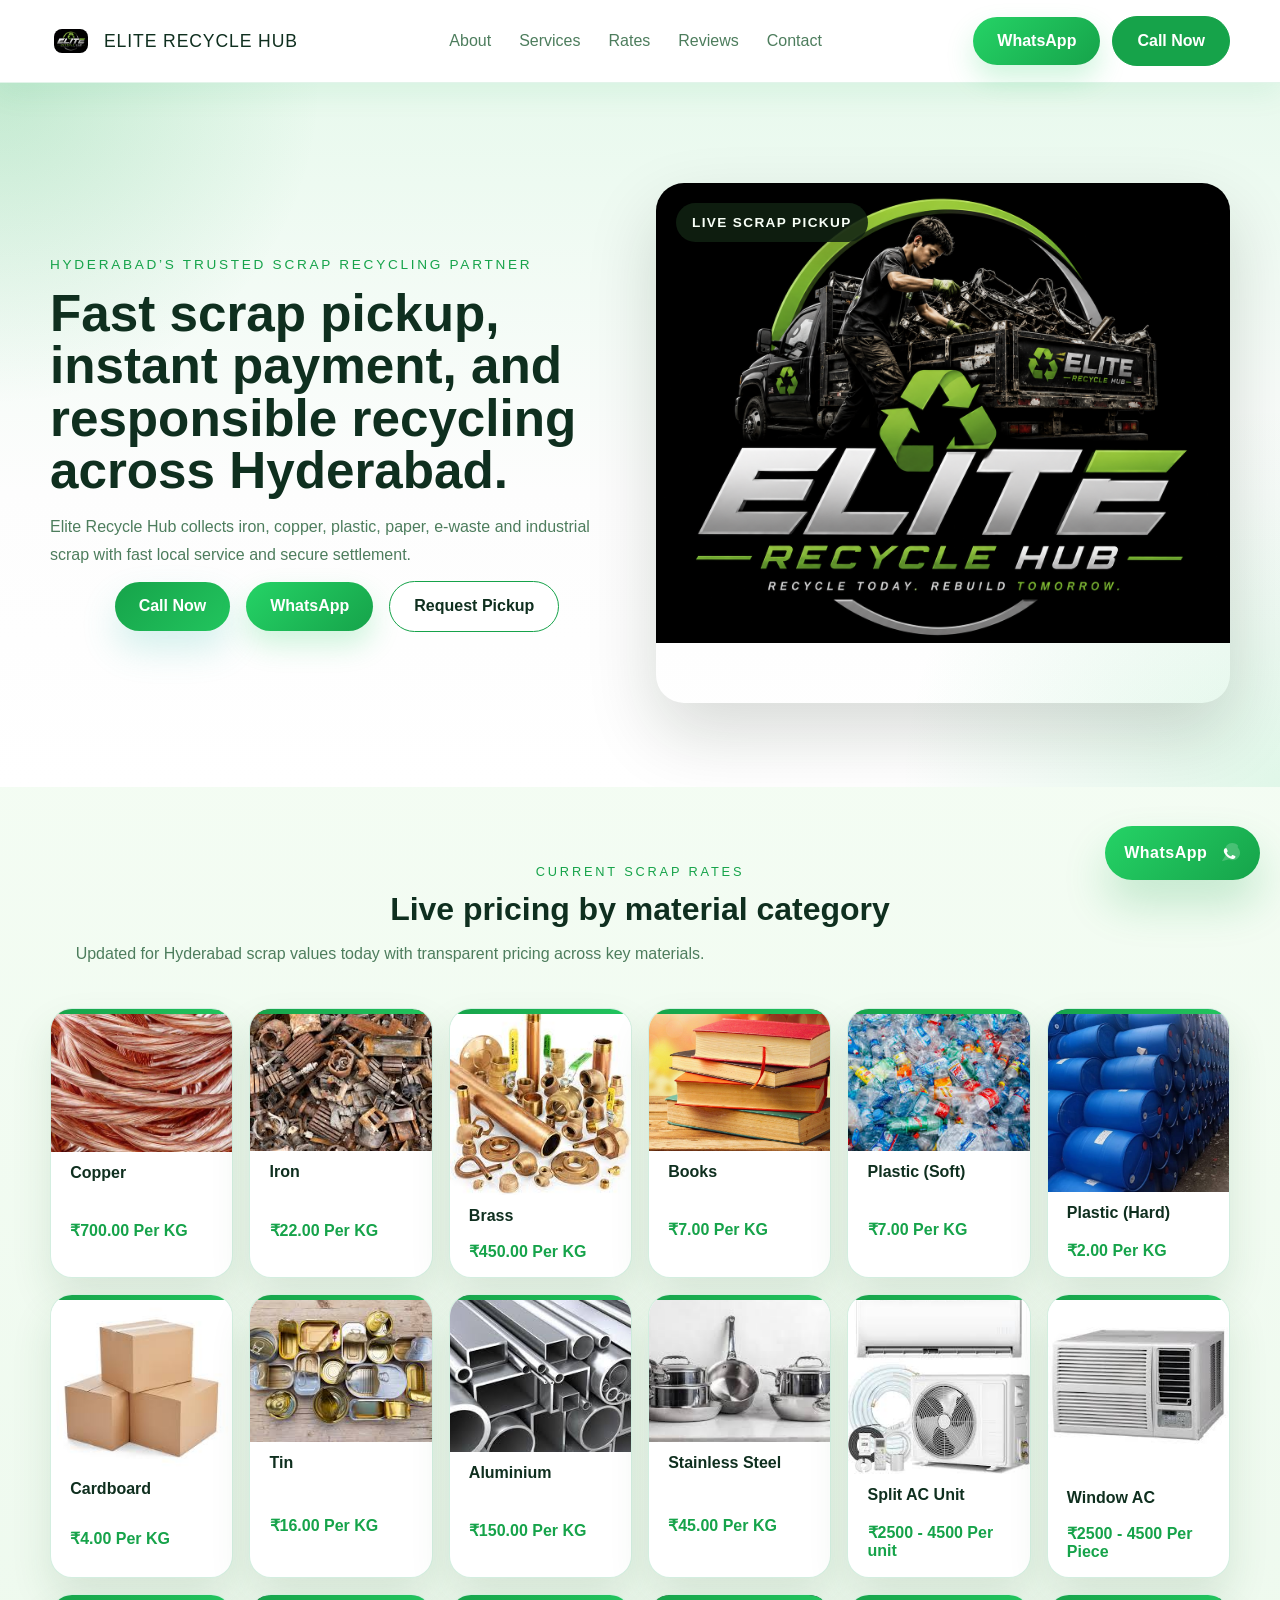
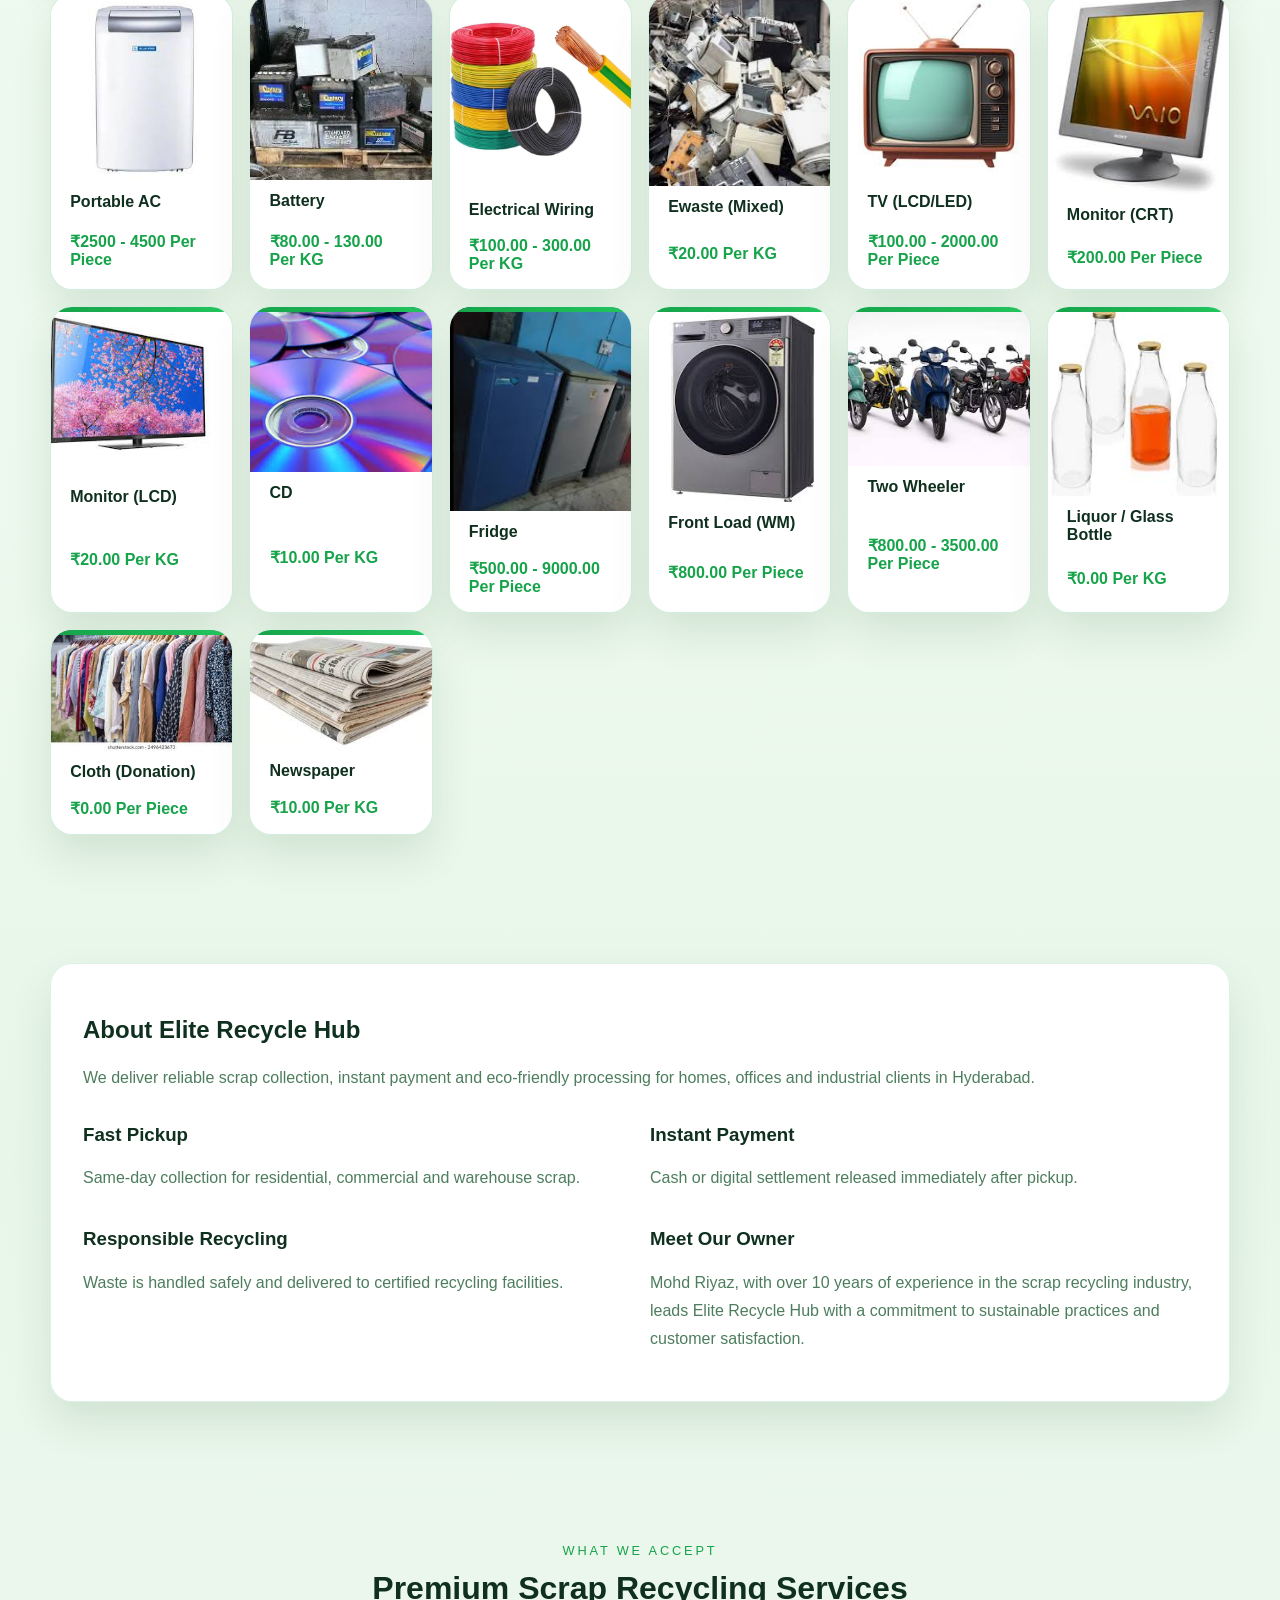
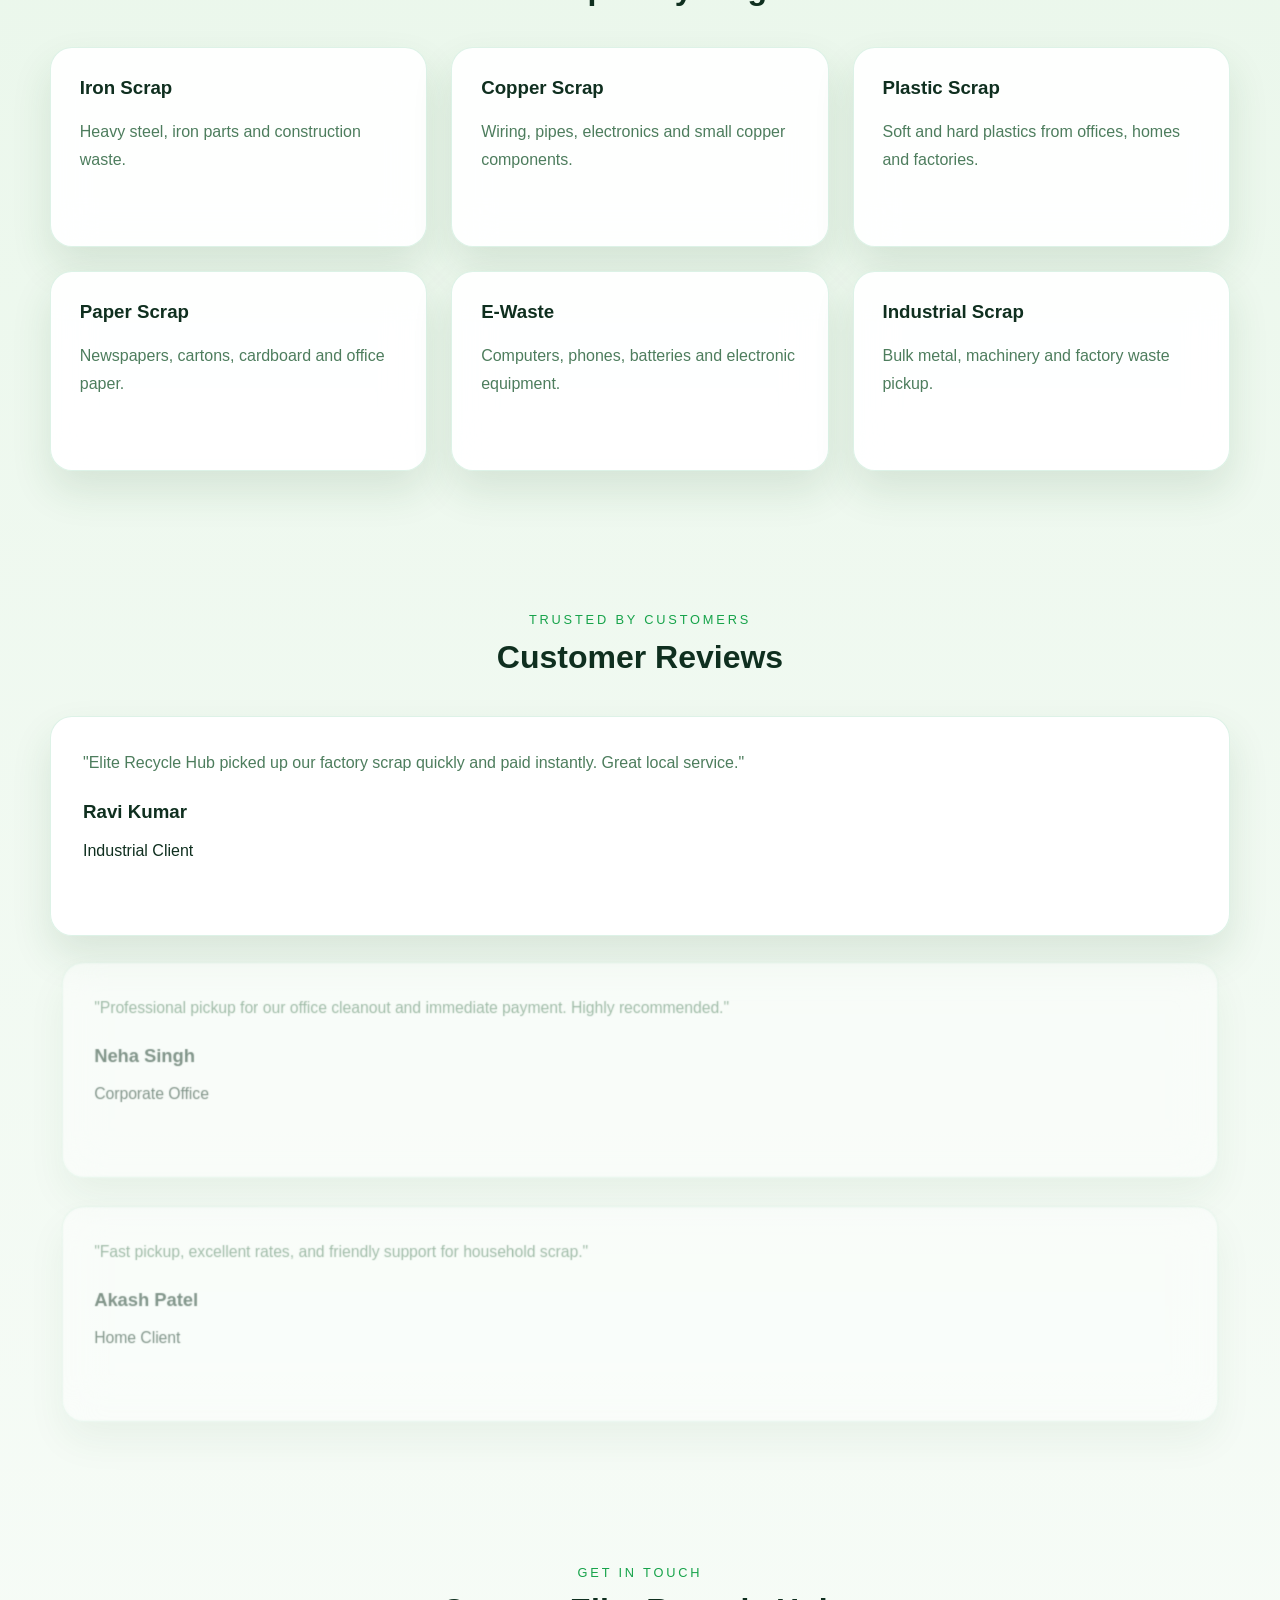
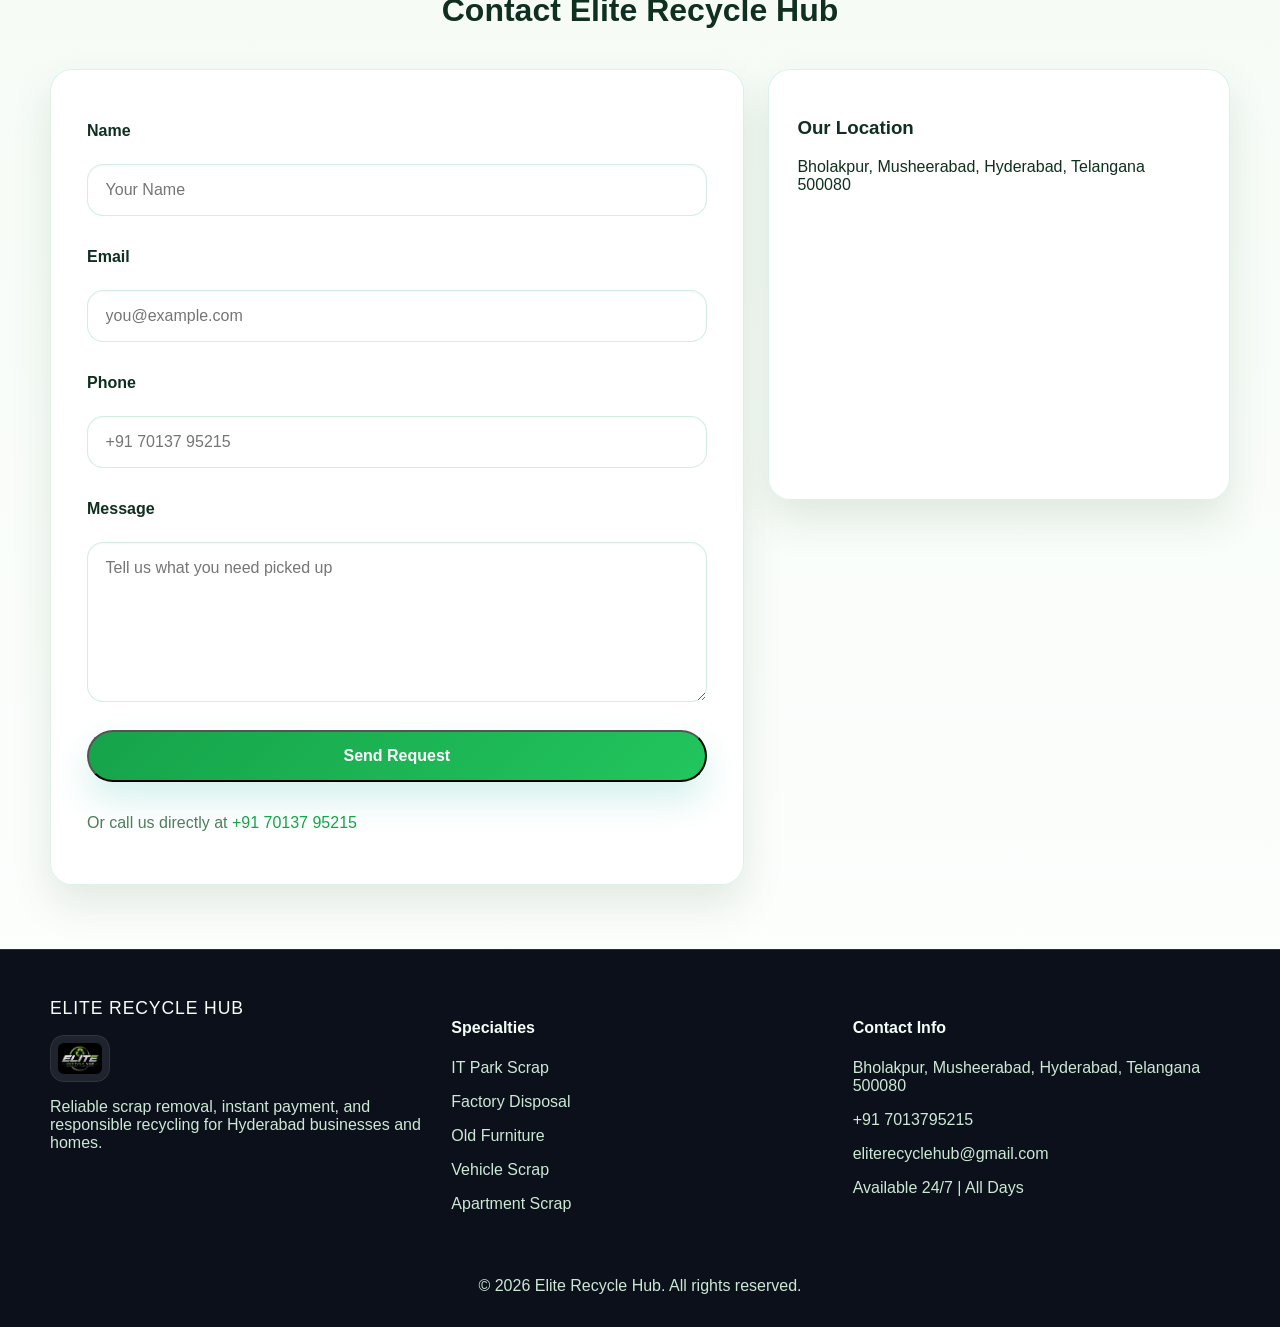
==== commit 808ddb93: "Add files via upload" ====
--- a/index.html
+++ b/index.html
@@ -35,7 +35,7 @@
     "logo": "https://www.eliterecyclehub.in/logo.png",
     "image": "https://www.eliterecyclehub.in/hero-bg.png",
     "telephone": "+917013795215",
-    "email": "riyaz.ax65@gmail.com",
+    "email": "eliterecyclehub@gmail.com",
     "address": {
       "@type": "PostalAddress",
       "streetAddress": "Bholakpur, Musheerabad",
@@ -358,7 +358,7 @@
         <h4>Contact Info</h4>
         <p>Bholakpur, Musheerabad, Hyderabad, Telangana 500080</p>
         <p><a href="tel:+917013795215">+91 7013795215</a></p>
-        <p><a href="mailto:riyaz.ax65@gmail.com">riyaz.ax65@gmail.com</a></p>
+        <p><a href="mailto:eliterecyclehub@gmail.com">eliterecyclehub@gmail.com</a></p>
         <p>Available 24/7 | All Days</p>
       </div>
     </div>
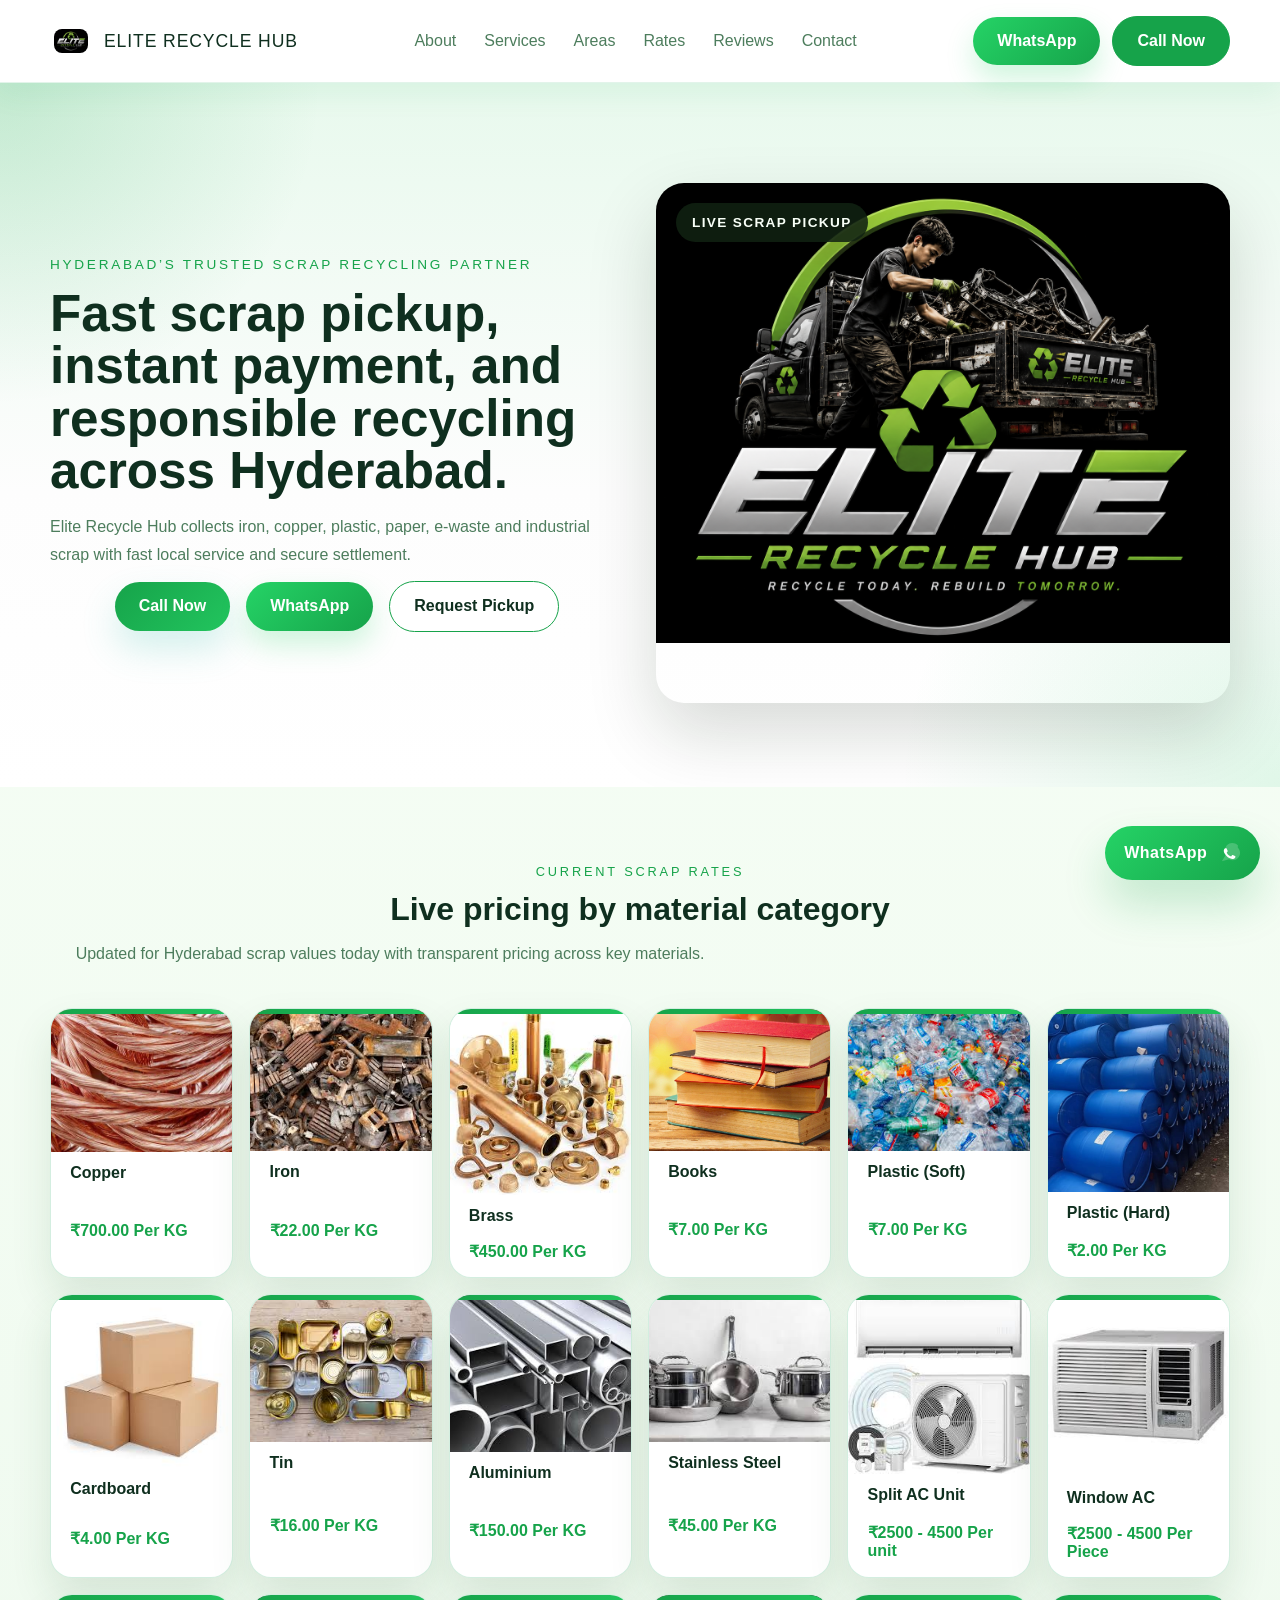
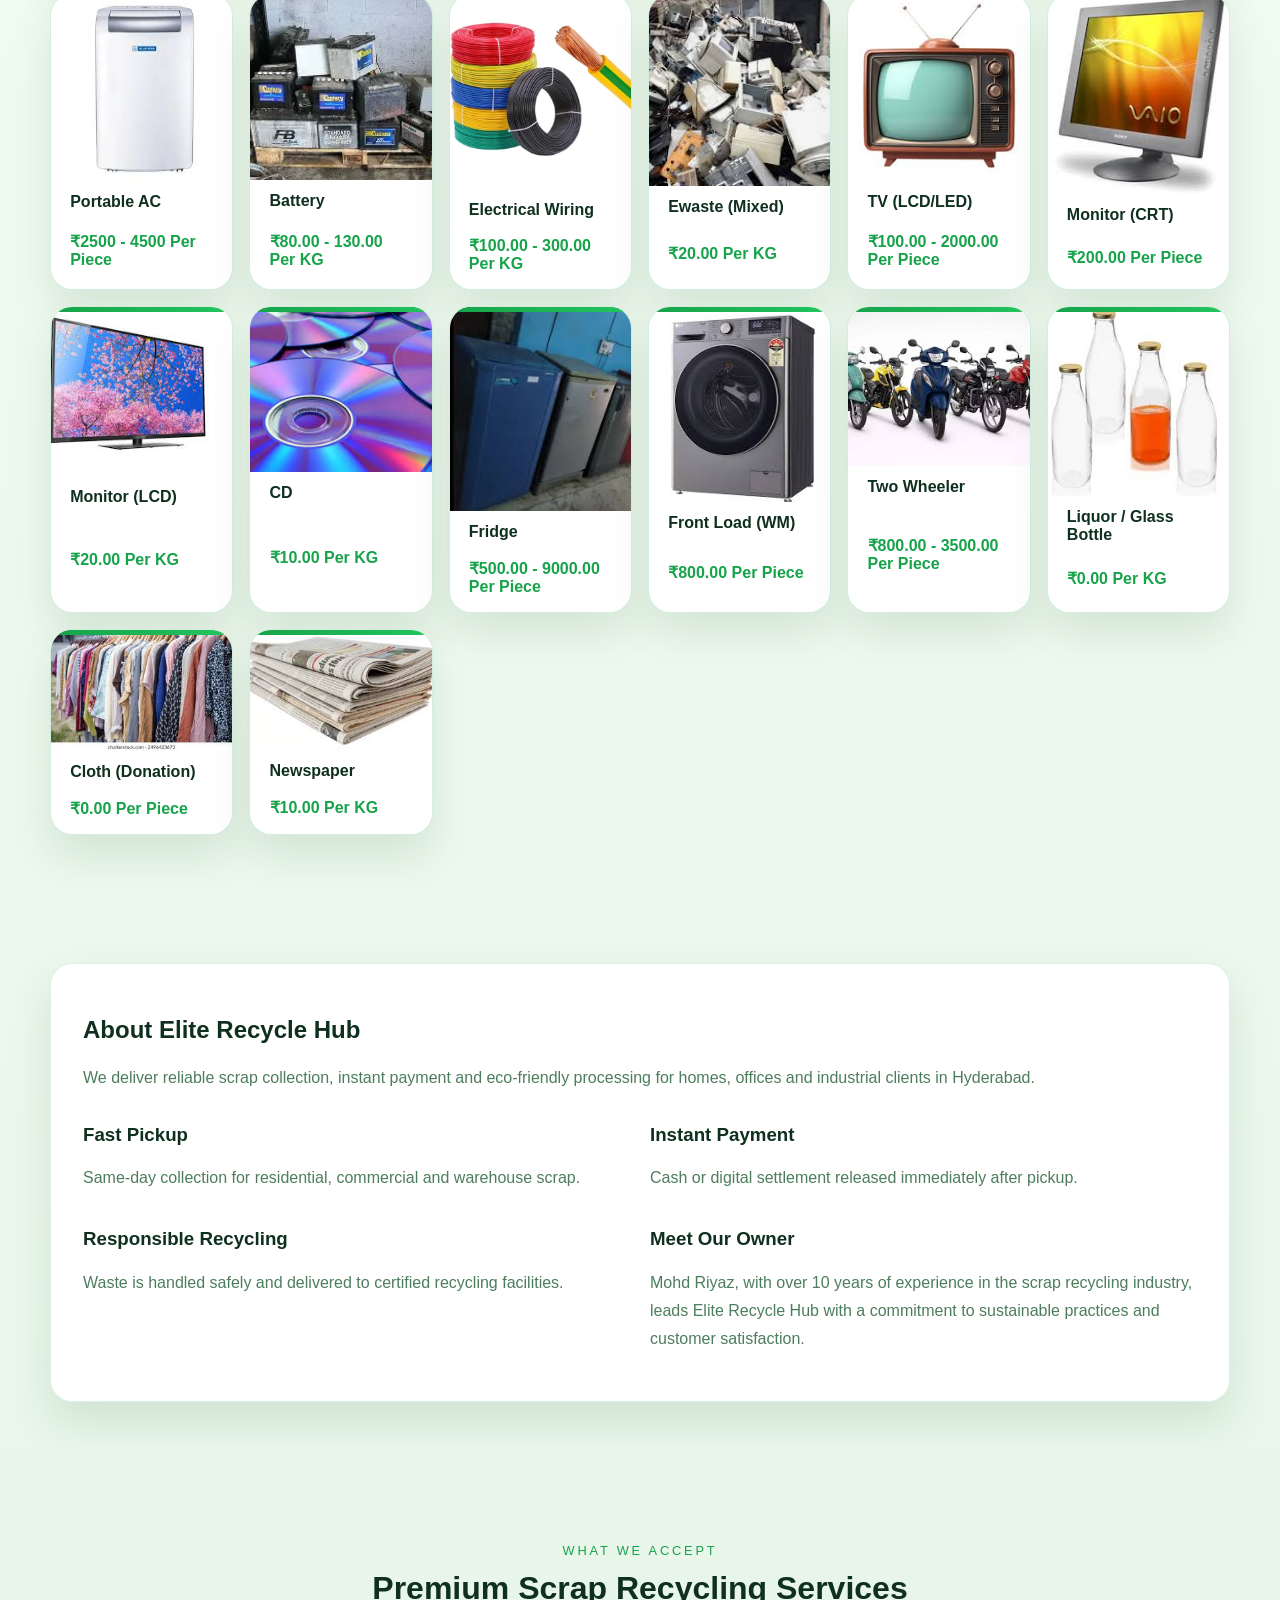
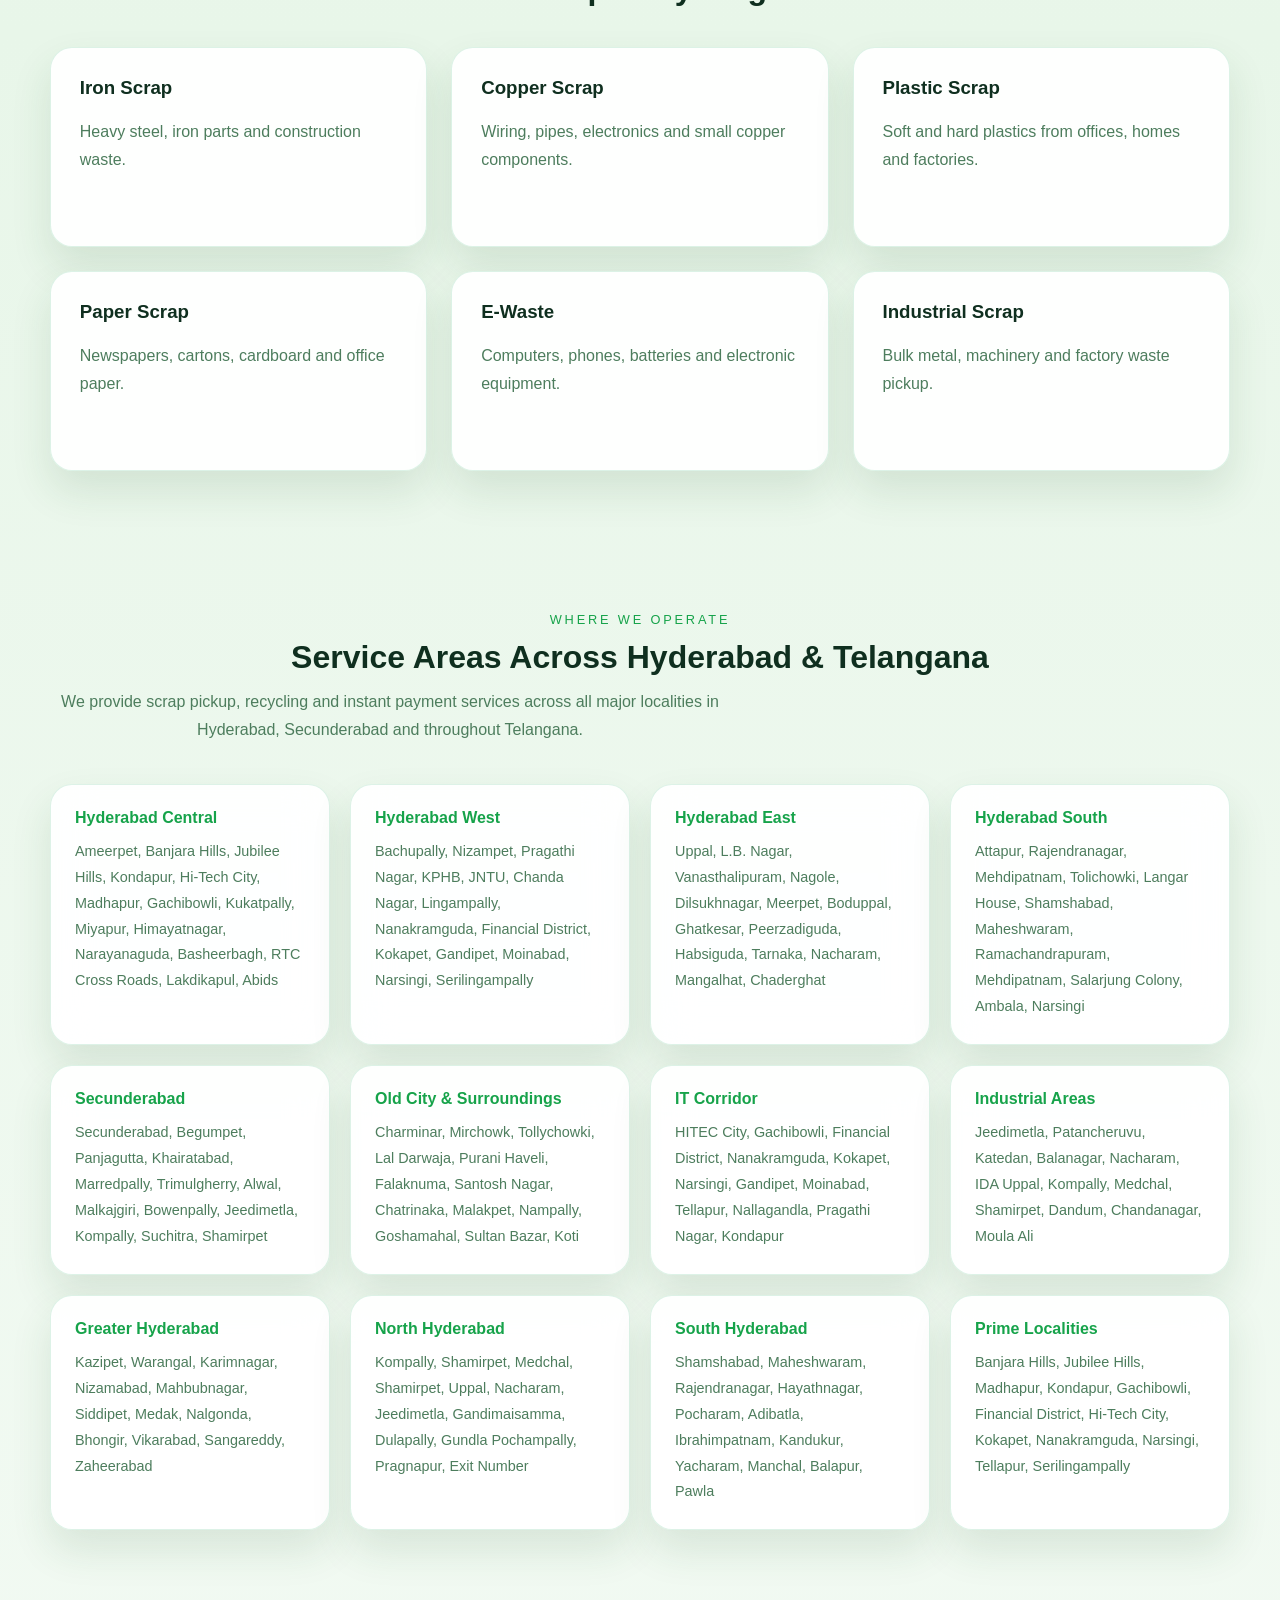
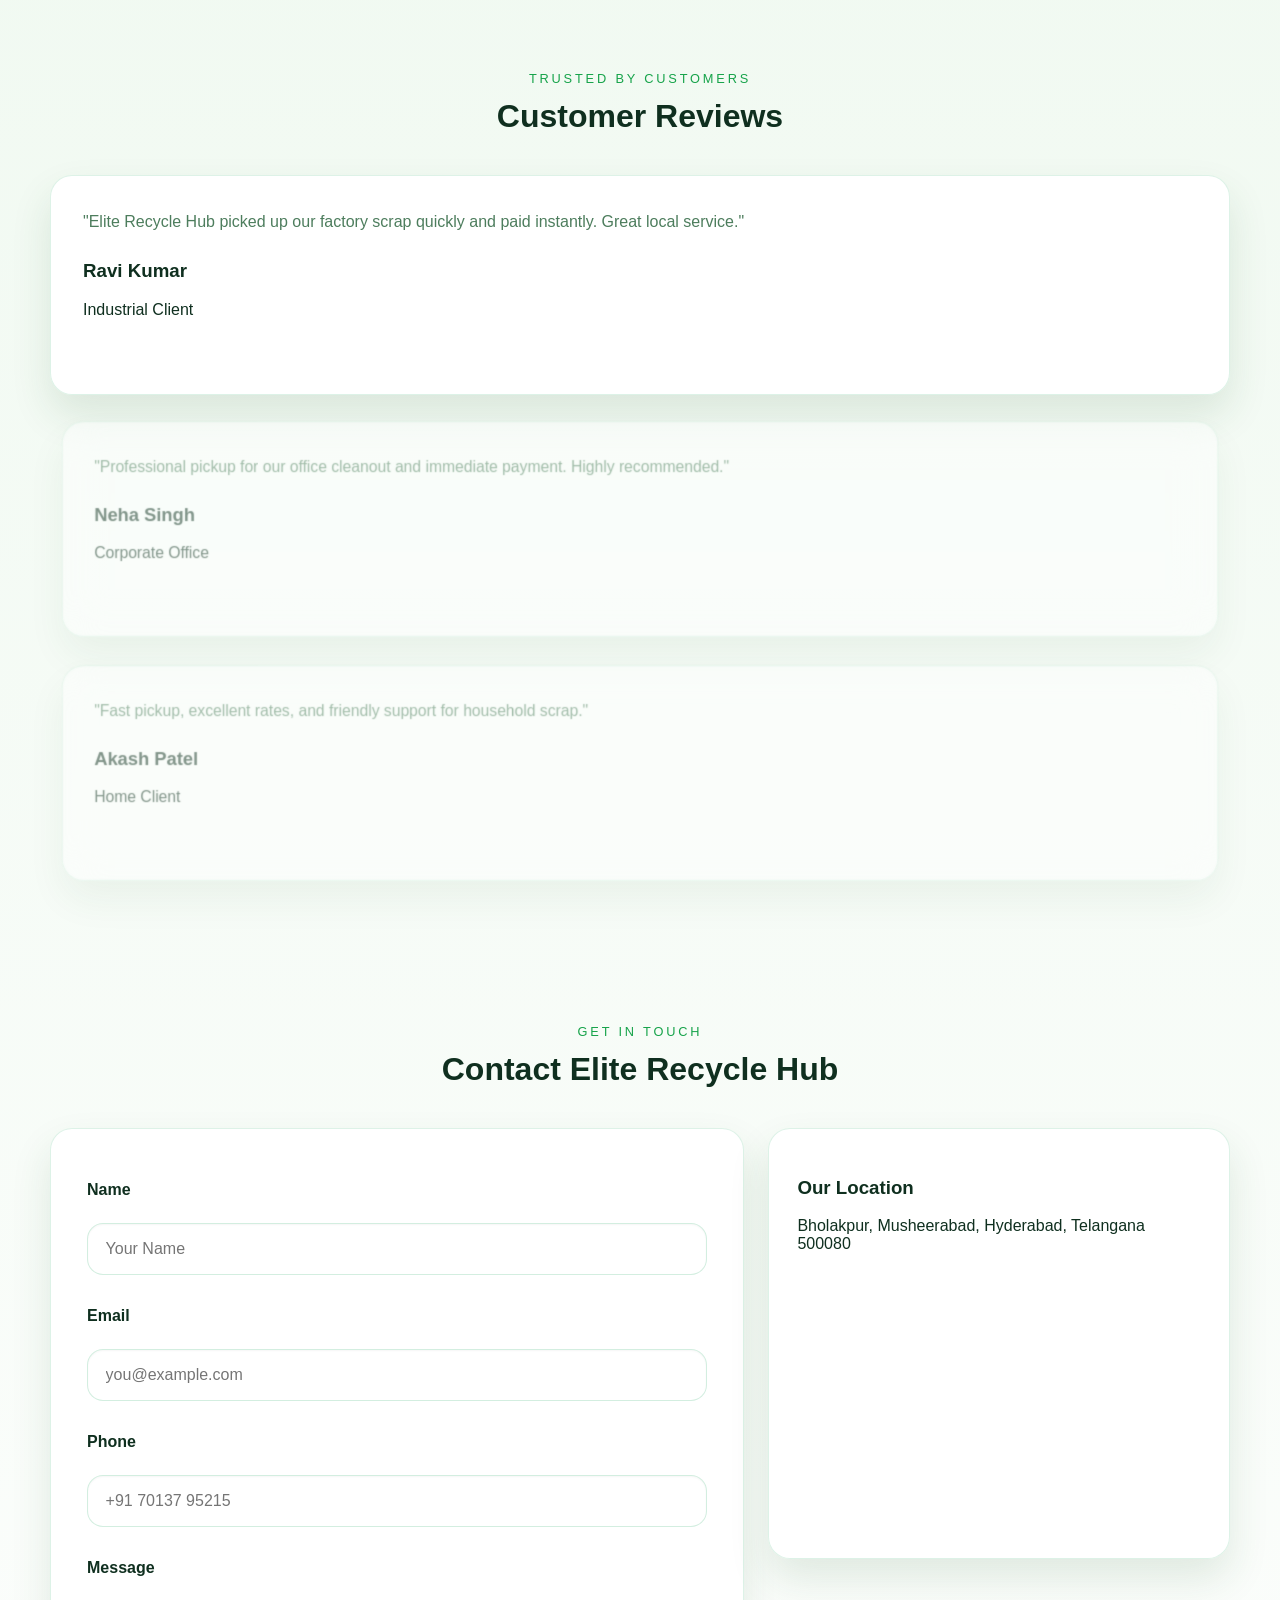
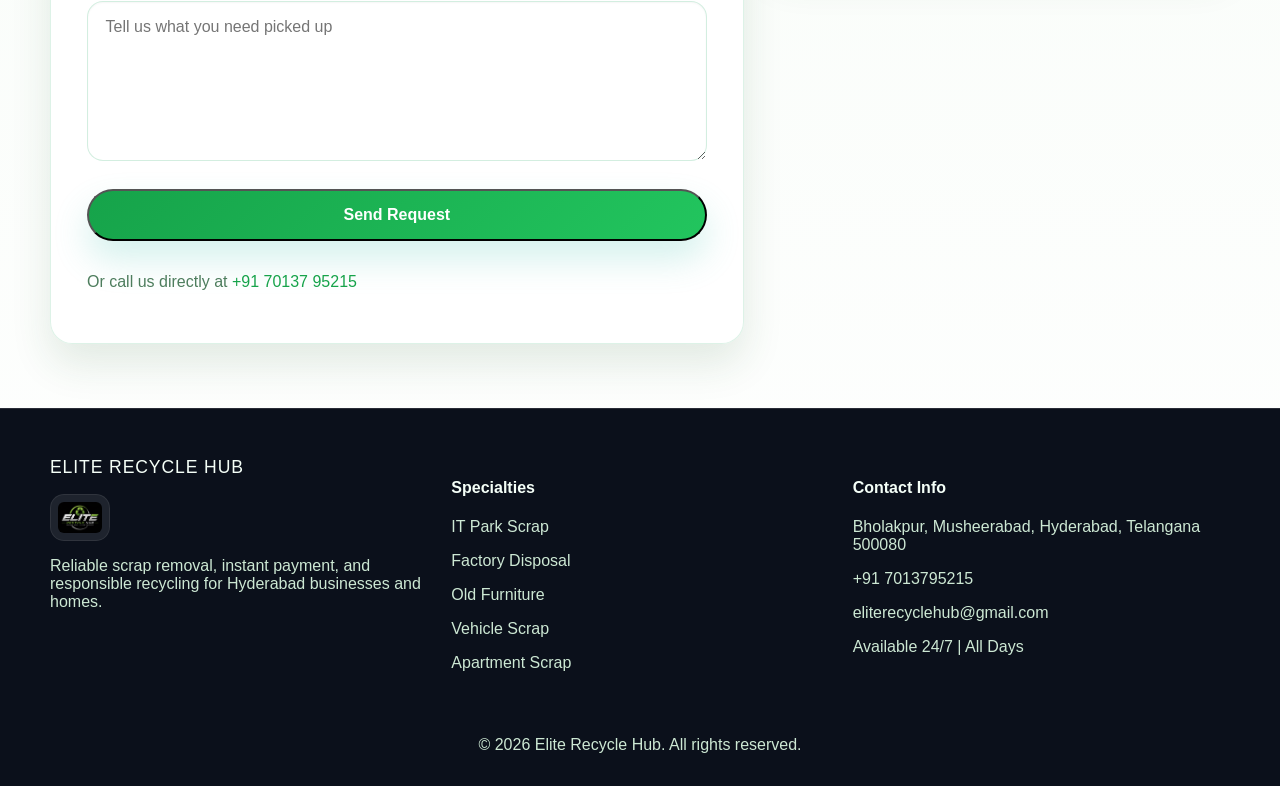
==== commit be36dcf4: "Add files via upload" ====
--- a/index.html
+++ b/index.html
@@ -81,6 +81,7 @@
       <nav class="nav" id="navMenu">
         <a href="#about">About</a>
         <a href="#services">Services</a>
+        <a href="#areas">Areas</a>
         <a href="#rates">Rates</a>
         <a href="#reviews">Reviews</a>
         <a href="#contact">Contact</a>
@@ -296,6 +297,63 @@
       </div>
     </section>
 
+    <section class="areas-section container" id="areas">
+      <div class="section-header">
+        <p class="section-label">Where We Operate</p>
+        <h2>Service Areas Across Hyderabad &amp; Telangana</h2>
+        <p class="section-meta">We provide scrap pickup, recycling and instant payment services across all major localities in Hyderabad, Secunderabad and throughout Telangana.</p>
+      </div>
+      <div class="areas-grid">
+        <div class="area-group glass-card">
+          <h3>Hyderabad Central</h3>
+          <p>Ameerpet, Banjara Hills, Jubilee Hills, Kondapur, Hi-Tech City, Madhapur, Gachibowli, Kukatpally, Miyapur, Himayatnagar, Narayanaguda, Basheerbagh, RTC Cross Roads, Lakdikapul, Abids</p>
+        </div>
+        <div class="area-group glass-card">
+          <h3>Hyderabad West</h3>
+          <p>Bachupally, Nizampet, Pragathi Nagar, KPHB, JNTU, Chanda Nagar, Lingampally, Nanakramguda, Financial District, Kokapet, Gandipet, Moinabad, Narsingi, Serilingampally</p>
+        </div>
+        <div class="area-group glass-card">
+          <h3>Hyderabad East</h3>
+          <p>Uppal, L.B. Nagar, Vanasthalipuram, Nagole, Dilsukhnagar, Meerpet, Boduppal, Ghatkesar, Peerzadiguda, Habsiguda, Tarnaka, Nacharam, Mangalhat, Chaderghat</p>
+        </div>
+        <div class="area-group glass-card">
+          <h3>Hyderabad South</h3>
+          <p>Attapur, Rajendranagar, Mehdipatnam, Tolichowki, Langar House, Shamshabad, Maheshwaram, Ramachandrapuram, Mehdipatnam, Salarjung Colony, Ambala, Narsingi</p>
+        </div>
+        <div class="area-group glass-card">
+          <h3>Secunderabad</h3>
+          <p>Secunderabad, Begumpet, Panjagutta, Khairatabad, Marredpally, Trimulgherry, Alwal, Malkajgiri, Bowenpally, Jeedimetla, Kompally, Suchitra, Shamirpet</p>
+        </div>
+        <div class="area-group glass-card">
+          <h3>Old City &amp; Surroundings</h3>
+          <p>Charminar, Mirchowk, Tollychowki, Lal Darwaja, Purani Haveli, Falaknuma, Santosh Nagar, Chatrinaka, Malakpet, Nampally, Goshamahal, Sultan Bazar, Koti</p>
+        </div>
+        <div class="area-group glass-card">
+          <h3>IT Corridor</h3>
+          <p>HITEC City, Gachibowli, Financial District, Nanakramguda, Kokapet, Narsingi, Gandipet, Moinabad, Tellapur, Nallagandla, Pragathi Nagar, Kondapur</p>
+        </div>
+        <div class="area-group glass-card">
+          <h3>Industrial Areas</h3>
+          <p>Jeedimetla, Patancheruvu, Katedan, Balanagar, Nacharam, IDA Uppal, Kompally, Medchal, Shamirpet, Dandum, Chandanagar, Moula Ali</p>
+        </div>
+        <div class="area-group glass-card">
+          <h3>Greater Hyderabad</h3>
+          <p>Kazipet, Warangal, Karimnagar, Nizamabad, Mahbubnagar, Siddipet, Medak, Nalgonda, Bhongir, Vikarabad, Sangareddy, Zaheerabad</p>
+        </div>
+        <div class="area-group glass-card">
+          <h3>North Hyderabad</h3>
+          <p>Kompally, Shamirpet, Medchal, Shamirpet, Uppal, Nacharam, Jeedimetla, Gandimaisamma, Dulapally, Gundla Pochampally, Pragnapur, Exit Number</p>
+        </div>
+        <div class="area-group glass-card">
+          <h3>South Hyderabad</h3>
+          <p>Shamshabad, Maheshwaram, Rajendranagar, Hayathnagar, Pocharam, Adibatla, Ibrahimpatnam, Kandukur, Yacharam, Manchal, Balapur, Pawla</p>
+        </div>
+        <div class="area-group glass-card">
+          <h3>Prime Localities</h3>
+          <p>Banjara Hills, Jubilee Hills, Madhapur, Kondapur, Gachibowli, Financial District, Hi-Tech City, Kokapet, Nanakramguda, Narsingi, Tellapur, Serilingampally</p>
+        </div>
+      </div>
+    </section>
 
     <section class="reviews container" id="reviews">
       <div class="section-header">
--- a/style.css
+++ b/style.css
@@ -338,6 +338,7 @@
 .overview,
 .services-section,
 .rates-section,
+.areas-section,
 .reviews,
 .contact-section {
   padding: 4rem 0;
@@ -601,6 +602,45 @@
   border: 0;
 }
 
+.areas-section {
+  padding: 4rem 0;
+}
+
+.areas-grid {
+  display: grid;
+  grid-template-columns: repeat(4, 1fr);
+  gap: 1.25rem;
+}
+
+.area-group {
+  padding: 1.5rem;
+}
+
+.area-group h3 {
+  margin: 0 0 0.75rem;
+  font-size: 1rem;
+  color: var(--accent);
+}
+
+.area-group p {
+  margin: 0;
+  color: var(--muted);
+  font-size: 0.9rem;
+  line-height: 1.8;
+}
+
+@media (max-width: 980px) {
+  .areas-grid {
+    grid-template-columns: repeat(2, 1fr);
+  }
+}
+
+@media (max-width: 720px) {
+  .areas-grid {
+    grid-template-columns: 1fr;
+  }
+}
+
 .review-card {
   padding: 2rem;
   min-height: 220px;
@@ -779,8 +819,7 @@
   }
 
   .hero-buttons {
-    flex-direction: column;
-    align-items: stretch;
+    display: none;
   }
 
   .btn {
@@ -857,6 +896,7 @@
   .overview,
   .services-section,
   .rates-section,
+  .areas-section,
   .reviews,
   .contact-section {
     padding: 3rem 0;
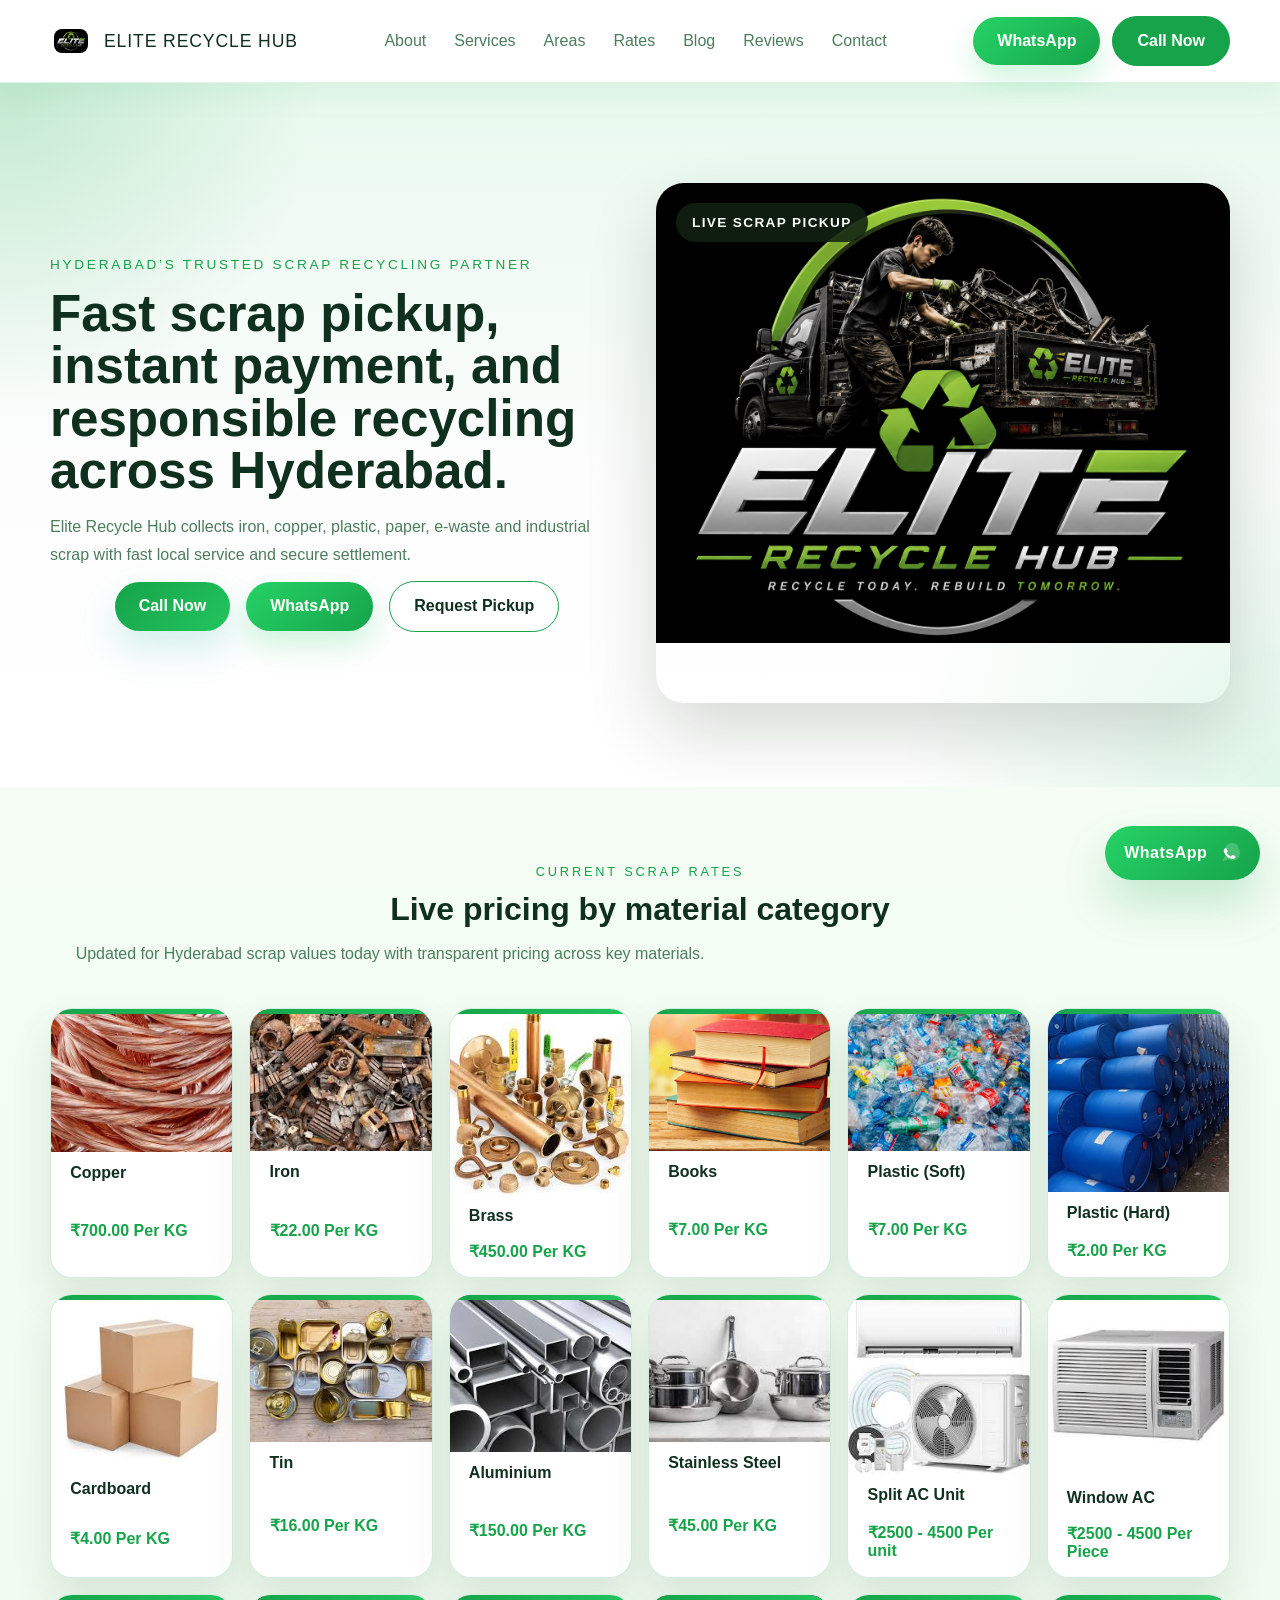
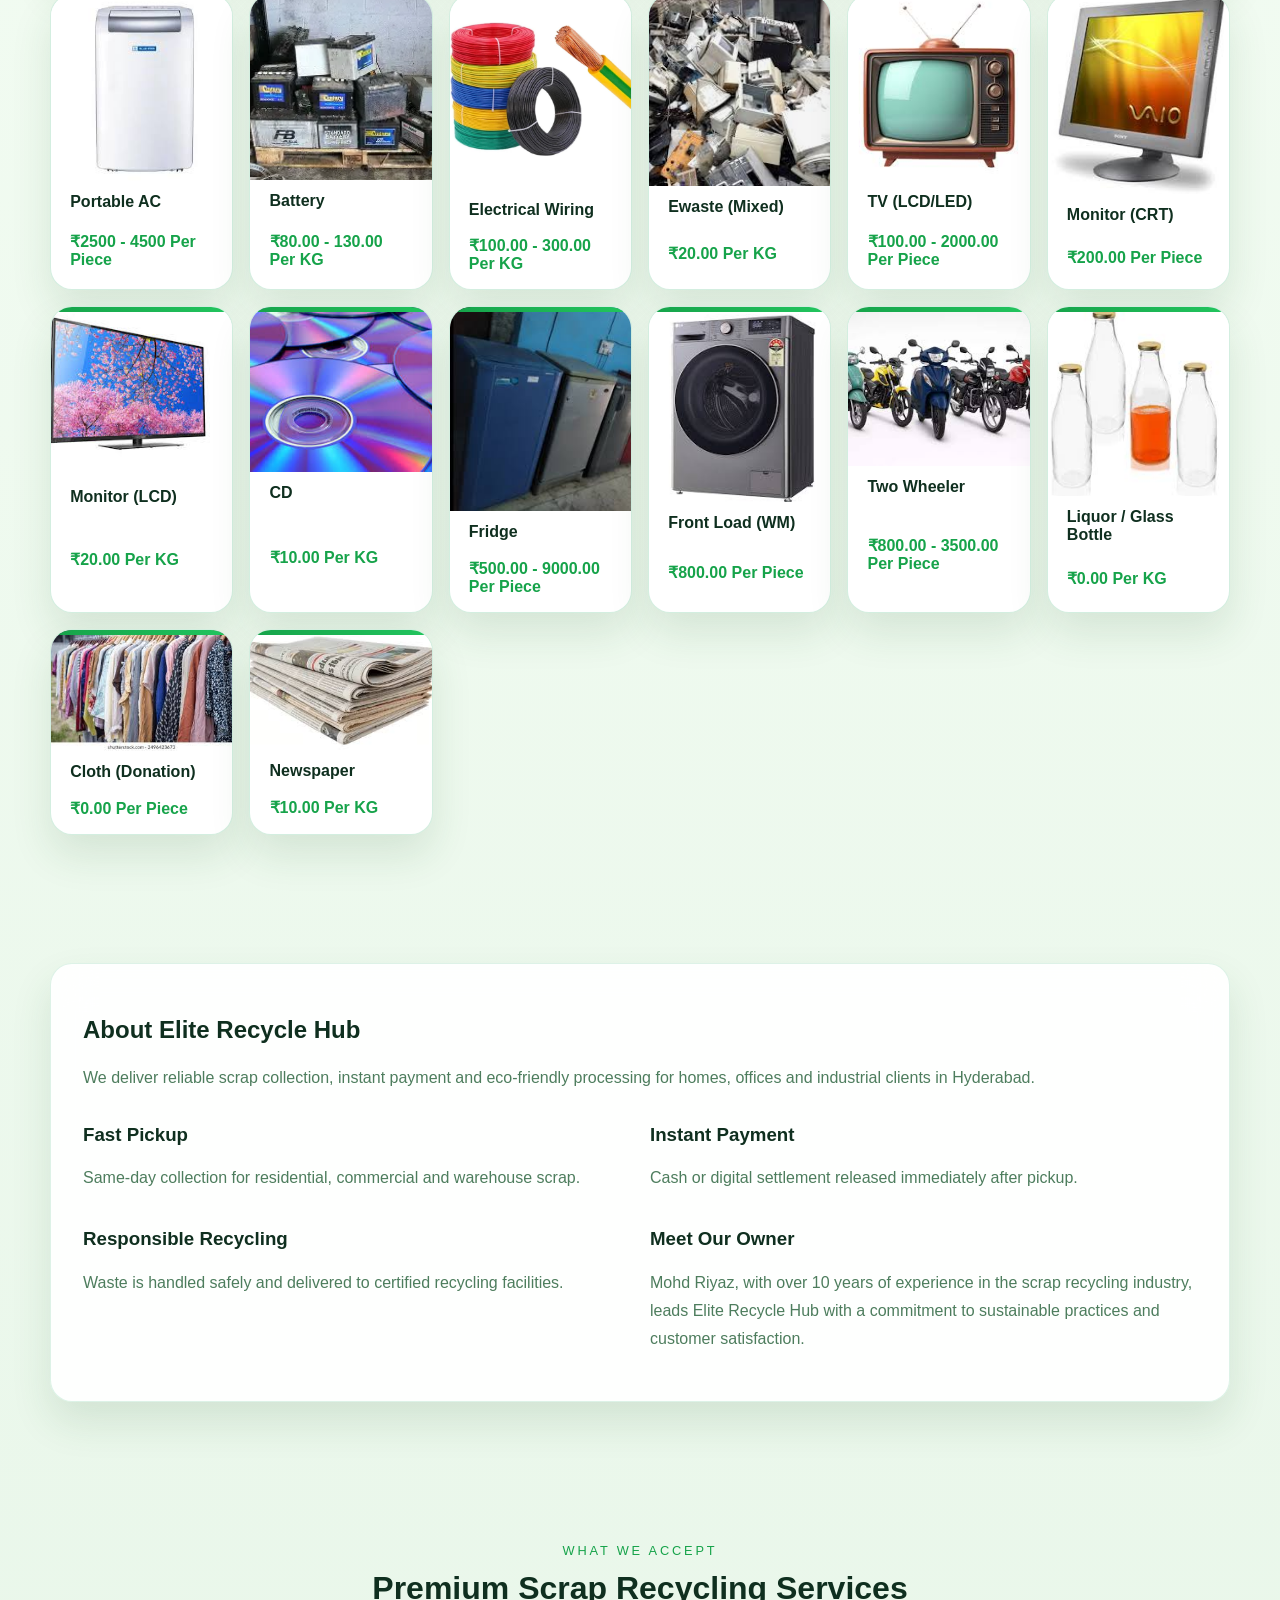
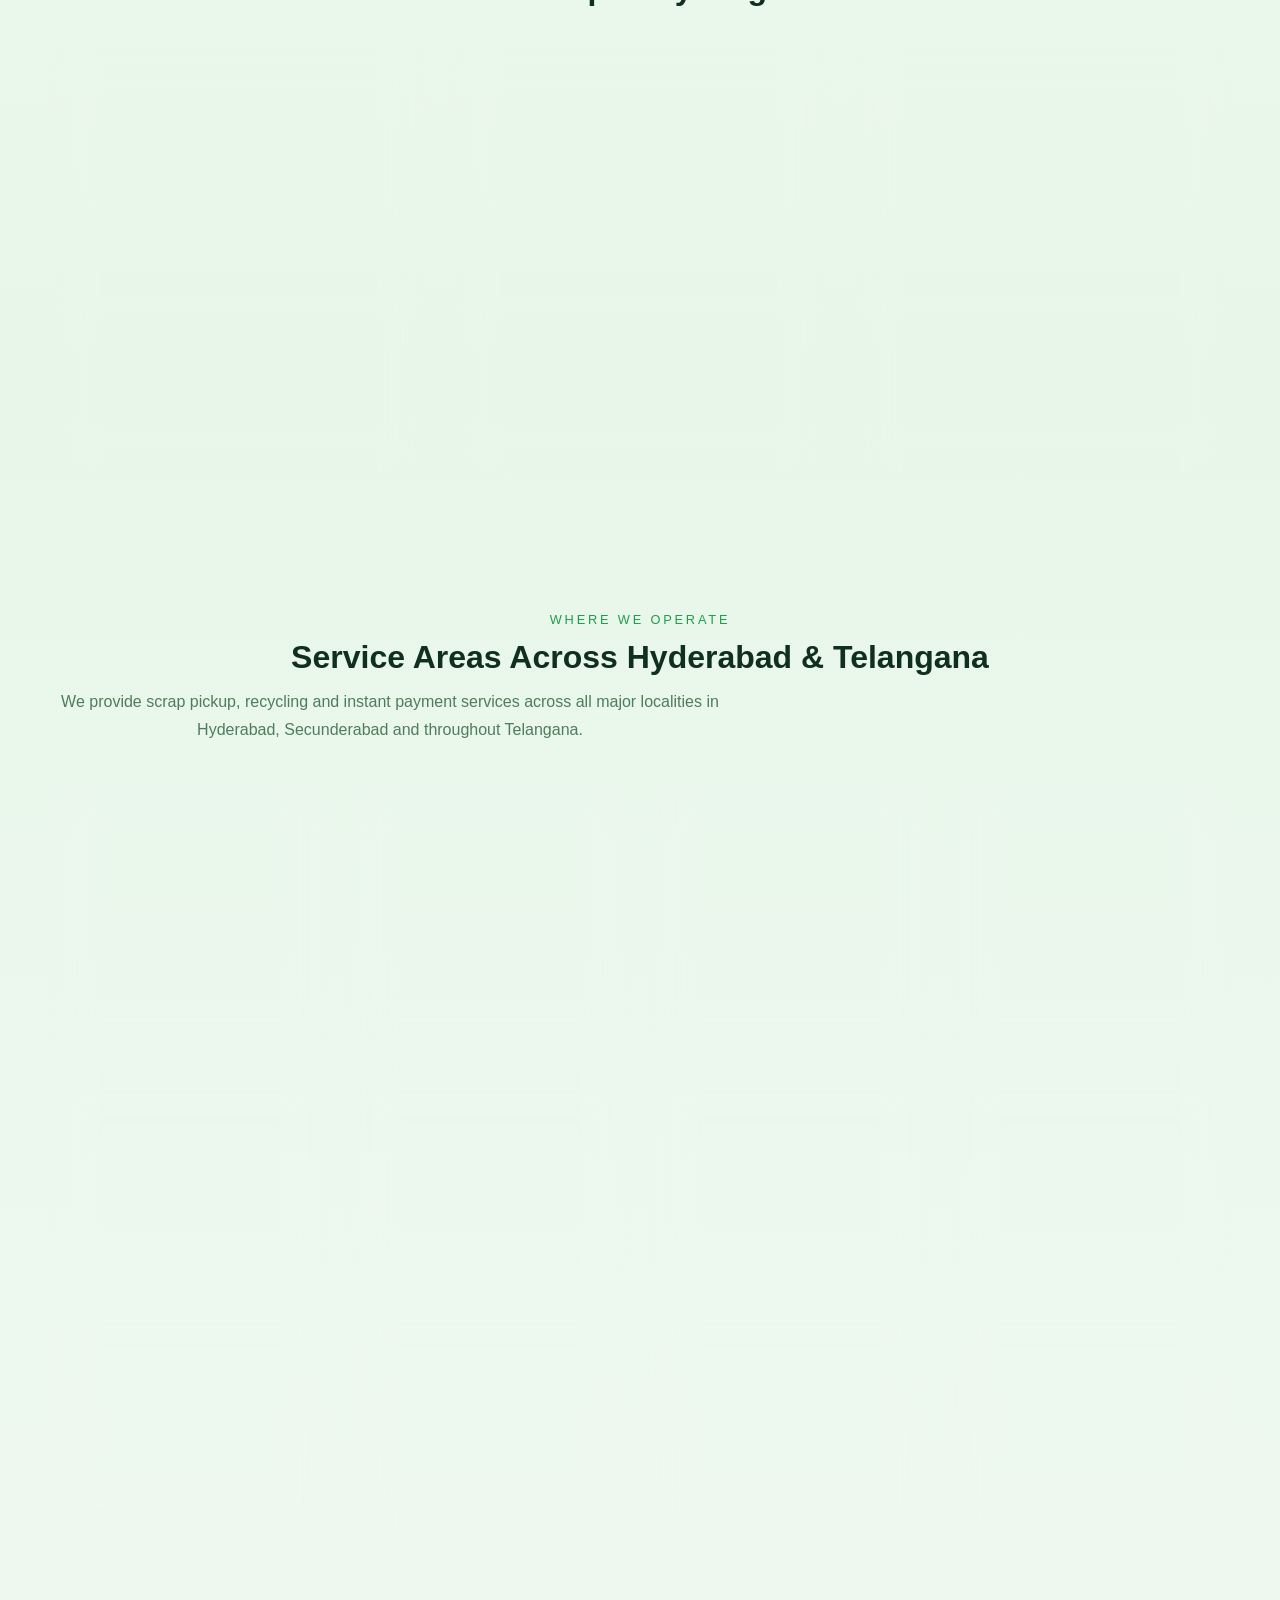
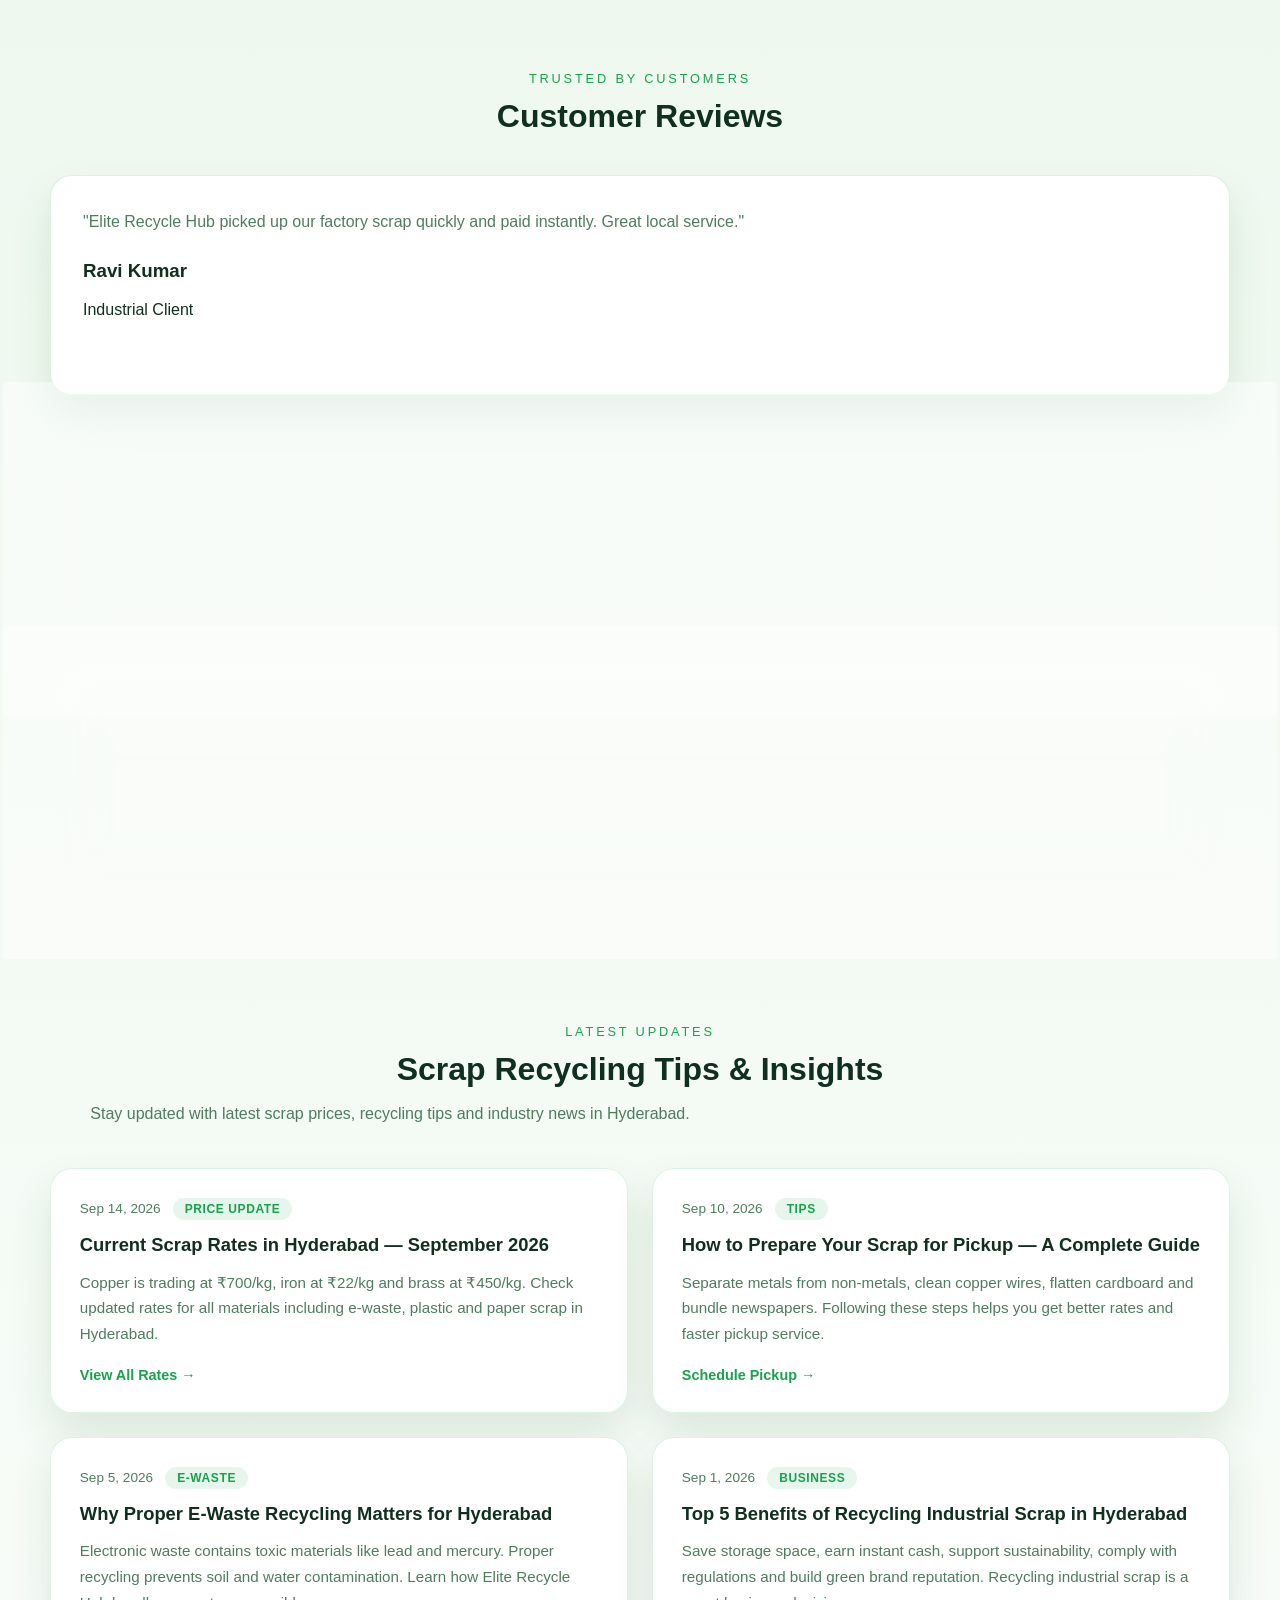
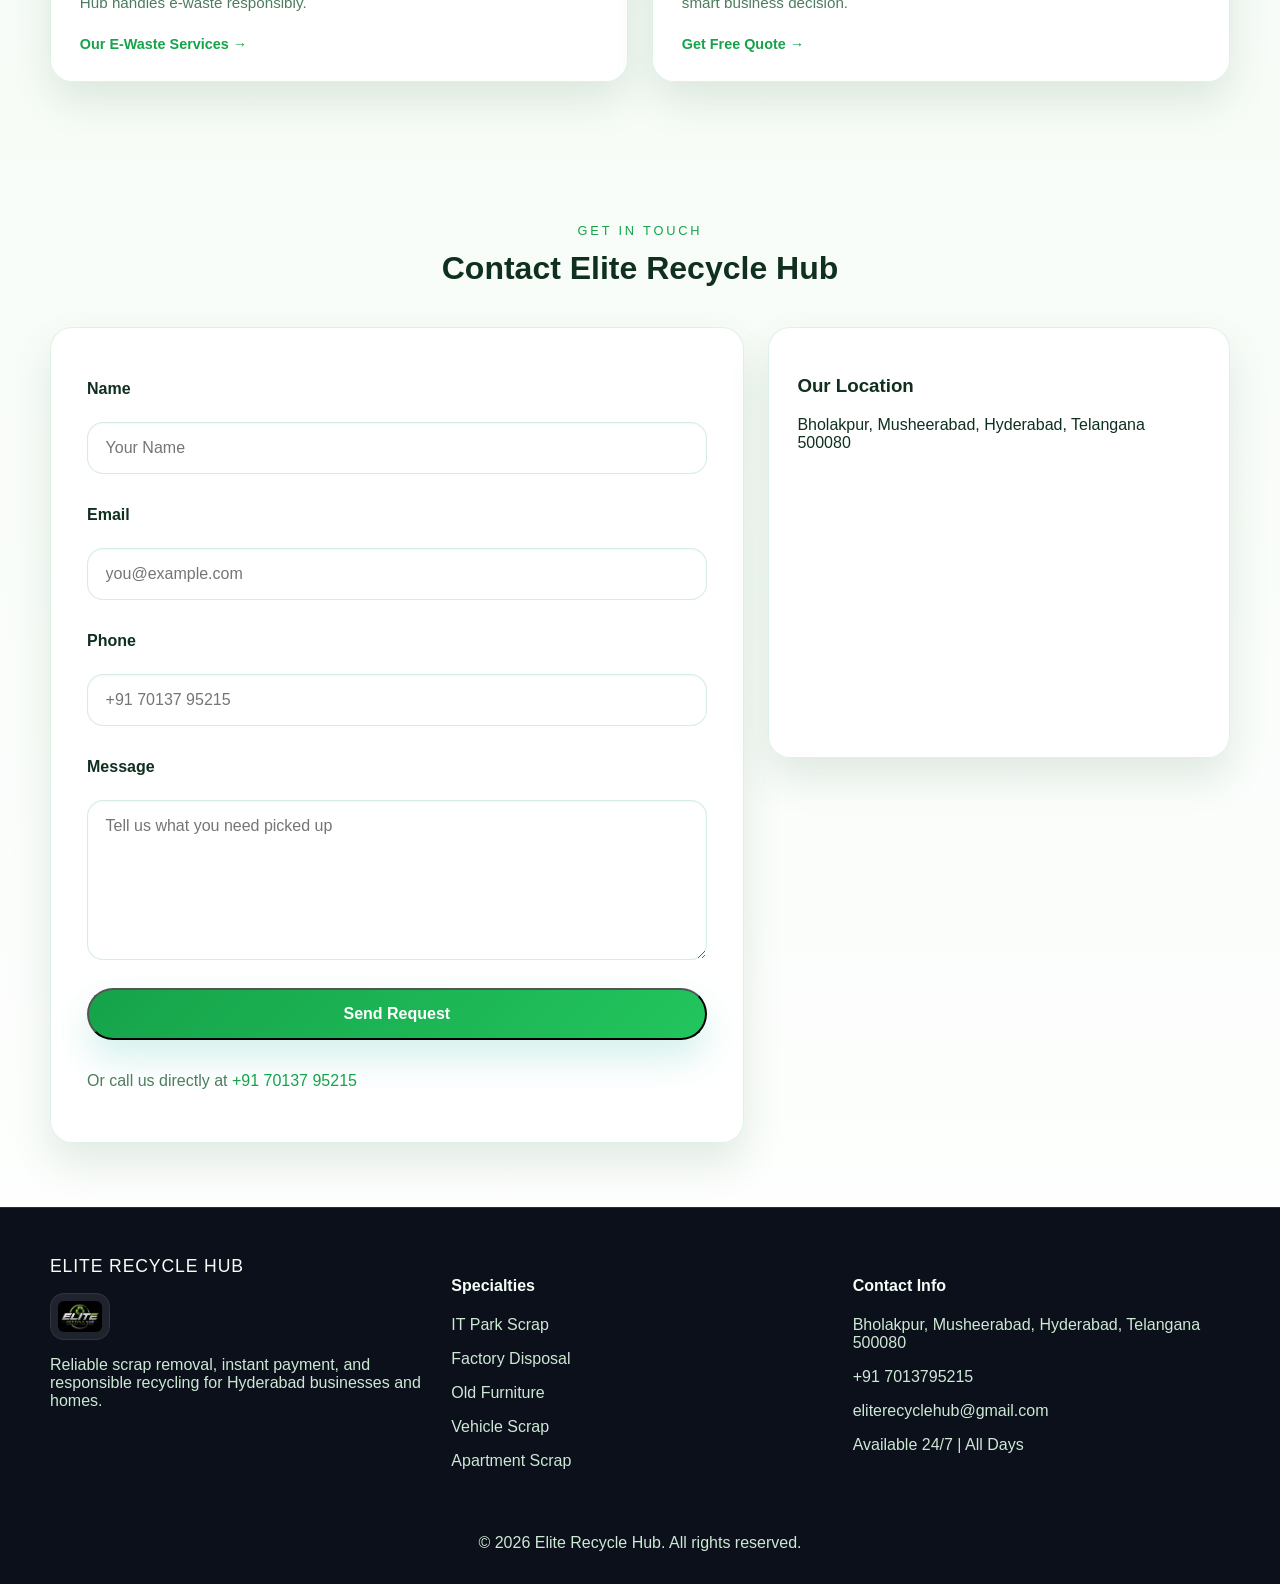
==== commit 6f1c9e9a: "Add files via upload" ====
--- a/index.html
+++ b/index.html
@@ -8,6 +8,7 @@
   <title>Elite Recycle Hub | Scrap Recycling in Hyderabad</title>
   <link rel="canonical" href="https://www.eliterecyclehub.in/">
   <link rel="icon" href="logo.png" type="image/png">
+  <meta name="google-site-verification" content="ykl9q5Wo1lHO0pSmz-KTm-emouIhZ3l_DABtbsyE3yE4">
   <link rel="stylesheet" href="style.css">
 
   <!-- Open Graph / Facebook -->
@@ -83,6 +84,7 @@
         <a href="#services">Services</a>
         <a href="#areas">Areas</a>
         <a href="#rates">Rates</a>
+        <a href="#blog">Blog</a>
         <a href="#reviews">Reviews</a>
         <a href="#contact">Contact</a>
       </nav>
@@ -364,6 +366,52 @@
         <article class="review-card glass-card active"><p>"Elite Recycle Hub picked up our factory scrap quickly and paid instantly. Great local service."</p><h3>Ravi Kumar</h3><span>Industrial Client</span></article>
         <article class="review-card glass-card"><p>"Professional pickup for our office cleanout and immediate payment. Highly recommended."</p><h3>Neha Singh</h3><span>Corporate Office</span></article>
         <article class="review-card glass-card"><p>"Fast pickup, excellent rates, and friendly support for household scrap."</p><h3>Akash Patel</h3><span>Home Client</span></article>
+      </div>
+    </section>
+
+    <section class="blog-section container" id="blog">
+      <div class="section-header">
+        <p class="section-label">Latest Updates</p>
+        <h2>Scrap Recycling Tips &amp; Insights</h2>
+        <p class="section-meta">Stay updated with latest scrap prices, recycling tips and industry news in Hyderabad.</p>
+      </div>
+      <div class="blog-grid">
+        <article class="blog-card glass-card">
+          <div class="blog-meta">
+            <span class="blog-date">Sep 14, 2026</span>
+            <span class="blog-tag">Price Update</span>
+          </div>
+          <h3>Current Scrap Rates in Hyderabad — September 2026</h3>
+          <p>Copper is trading at ₹700/kg, iron at ₹22/kg and brass at ₹450/kg. Check updated rates for all materials including e-waste, plastic and paper scrap in Hyderabad.</p>
+          <a href="#rates" class="blog-link">View All Rates →</a>
+        </article>
+        <article class="blog-card glass-card">
+          <div class="blog-meta">
+            <span class="blog-date">Sep 10, 2026</span>
+            <span class="blog-tag">Tips</span>
+          </div>
+          <h3>How to Prepare Your Scrap for Pickup — A Complete Guide</h3>
+          <p>Separate metals from non-metals, clean copper wires, flatten cardboard and bundle newspapers. Following these steps helps you get better rates and faster pickup service.</p>
+          <a href="#contact" class="blog-link">Schedule Pickup →</a>
+        </article>
+        <article class="blog-card glass-card">
+          <div class="blog-meta">
+            <span class="blog-date">Sep 5, 2026</span>
+            <span class="blog-tag">E-Waste</span>
+          </div>
+          <h3>Why Proper E-Waste Recycling Matters for Hyderabad</h3>
+          <p>Electronic waste contains toxic materials like lead and mercury. Proper recycling prevents soil and water contamination. Learn how Elite Recycle Hub handles e-waste responsibly.</p>
+          <a href="#services" class="blog-link">Our E-Waste Services →</a>
+        </article>
+        <article class="blog-card glass-card">
+          <div class="blog-meta">
+            <span class="blog-date">Sep 1, 2026</span>
+            <span class="blog-tag">Business</span>
+          </div>
+          <h3>Top 5 Benefits of Recycling Industrial Scrap in Hyderabad</h3>
+          <p>Save storage space, earn instant cash, support sustainability, comply with regulations and build green brand reputation. Recycling industrial scrap is a smart business decision.</p>
+          <a href="#contact" class="blog-link">Get Free Quote →</a>
+        </article>
       </div>
     </section>
 
--- a/style.css
+++ b/style.css
@@ -606,6 +606,77 @@
   padding: 4rem 0;
 }
 
+.blog-section {
+  padding: 4rem 0;
+}
+
+.blog-grid {
+  display: grid;
+  grid-template-columns: repeat(2, 1fr);
+  gap: 1.5rem;
+}
+
+.blog-card {
+  padding: 1.8rem;
+  display: flex;
+  flex-direction: column;
+  gap: 0.75rem;
+}
+
+.blog-meta {
+  display: flex;
+  align-items: center;
+  gap: 0.75rem;
+}
+
+.blog-date {
+  font-size: 0.85rem;
+  color: var(--muted);
+}
+
+.blog-tag {
+  background: rgba(22, 163, 74, 0.1);
+  color: var(--accent);
+  padding: 0.25rem 0.75rem;
+  border-radius: 999px;
+  font-size: 0.75rem;
+  font-weight: 600;
+  text-transform: uppercase;
+  letter-spacing: 0.05em;
+}
+
+.blog-card h3 {
+  margin: 0;
+  font-size: 1.15rem;
+  line-height: 1.4;
+}
+
+.blog-card p {
+  margin: 0;
+  color: var(--muted);
+  line-height: 1.7;
+  font-size: 0.95rem;
+}
+
+.blog-link {
+  display: inline-block;
+  color: var(--accent);
+  font-weight: 600;
+  font-size: 0.9rem;
+  margin-top: 0.5rem;
+  transition: color 0.25s ease;
+}
+
+.blog-link:hover {
+  color: var(--accent-2);
+}
+
+@media (max-width: 720px) {
+  .blog-grid {
+    grid-template-columns: 1fr;
+  }
+}
+
 .areas-grid {
   display: grid;
   grid-template-columns: repeat(4, 1fr);
@@ -785,14 +856,34 @@
   .header-inner {
     flex-wrap: wrap;
     justify-content: space-between;
-    gap: 0.75rem;
+    gap: 0.5rem;
+    padding: 0.5rem 0;
+  }
+
+  .brand-logo {
+    width: 32px;
+    padding: 2px;
+  }
+
+  .brand {
+    font-size: 0.9rem;
+    gap: 0.5rem;
+  }
+
+  .site-header {
+    box-shadow: 0 4px 15px rgba(16, 163, 84, 0.06);
   }
 
   .header-actions {
     width: 100%;
     justify-content: flex-end;
     flex-wrap: wrap;
-    gap: 0.75rem;
+    gap: 0.5rem;
+  }
+
+  .header-actions .btn {
+    padding: 0.6rem 1rem;
+    font-size: 0.85rem;
   }
 
   .hero-inner {
@@ -860,15 +951,29 @@
   }
 
   .site-header {
-    padding: 0.5rem 0;
+    padding: 0;
   }
 
   .header-inner {
-    padding: 0.5rem 0;
+    padding: 0.4rem 0;
   }
 
   .brand {
-    font-size: 1rem;
+    font-size: 0.8rem;
+    gap: 0.4rem;
+  }
+
+  .brand-logo {
+    width: 28px;
+  }
+
+  .nav-toggle {
+    width: 32px;
+    height: 32px;
+  }
+
+  .nav-toggle span {
+    width: 18px;
   }
 
   .hero {
@@ -897,6 +1002,7 @@
   .services-section,
   .rates-section,
   .areas-section,
+  .blog-section,
   .reviews,
   .contact-section {
     padding: 3rem 0;
